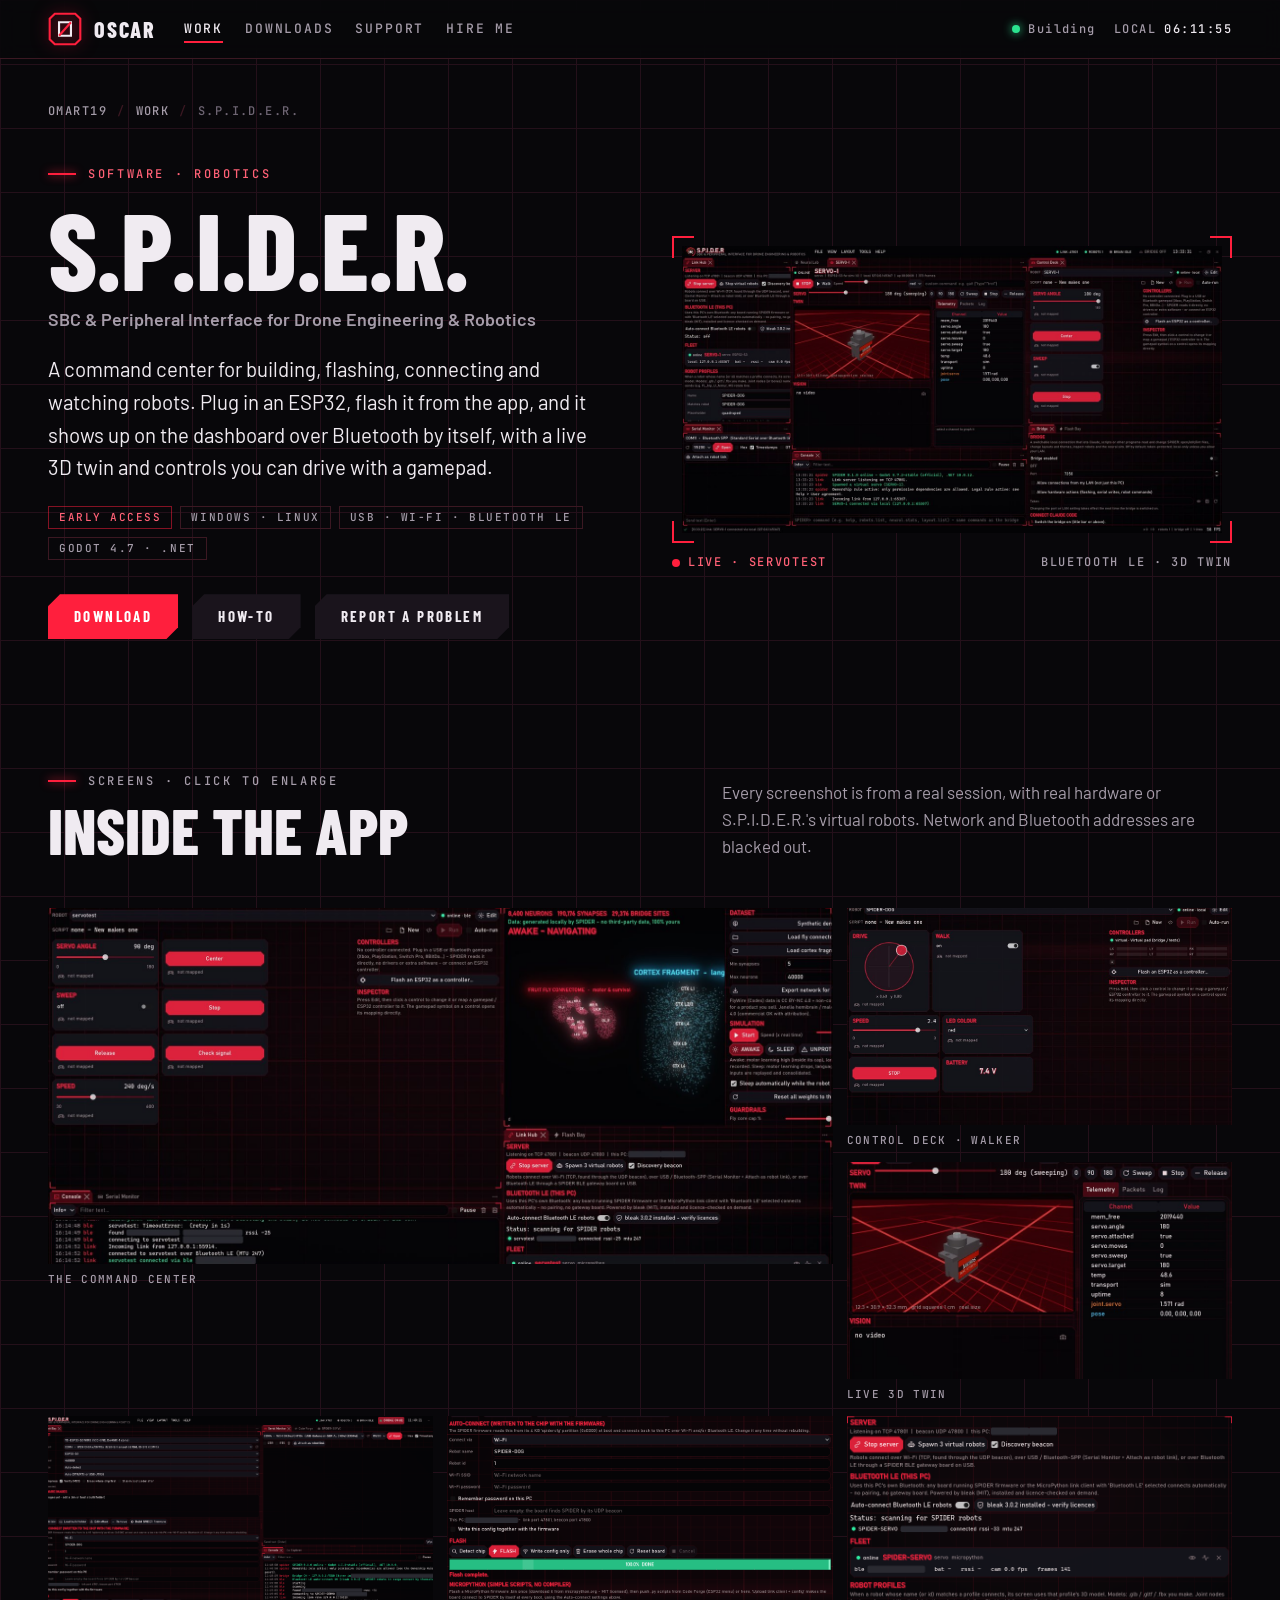
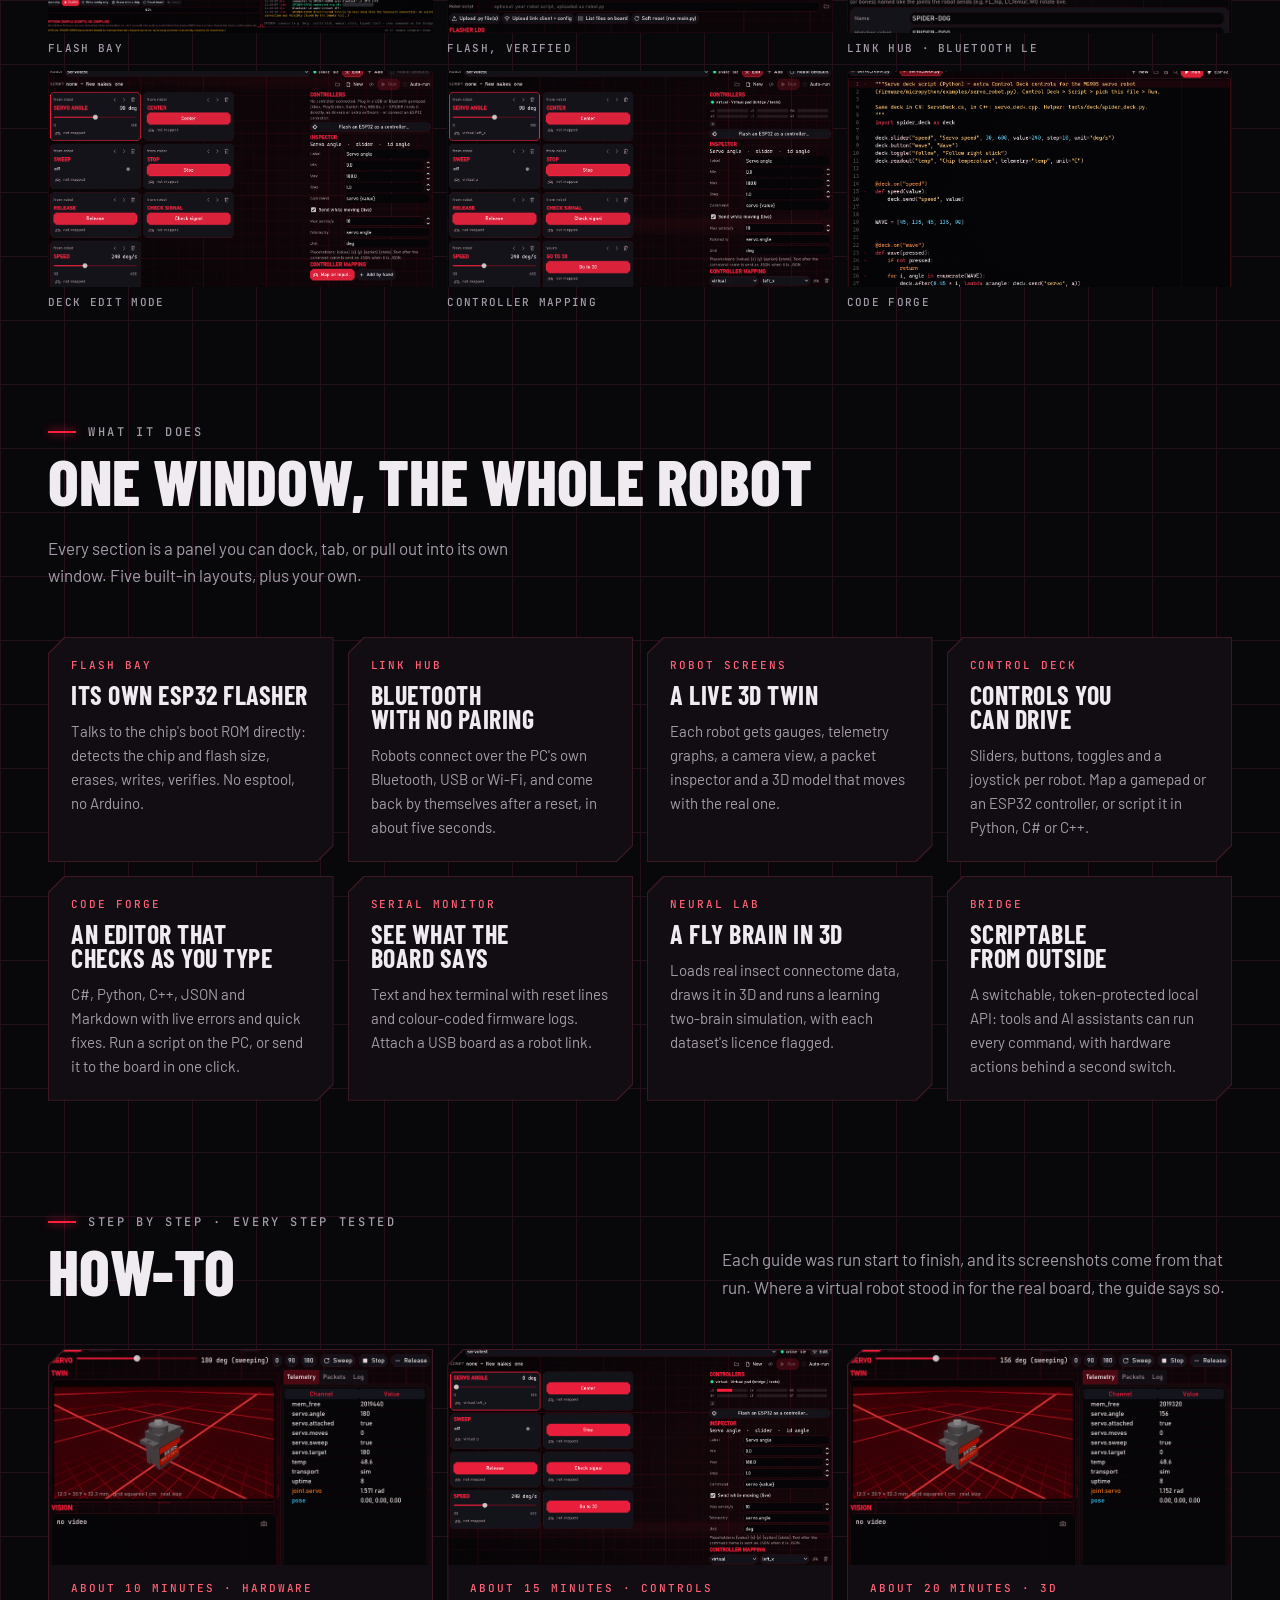
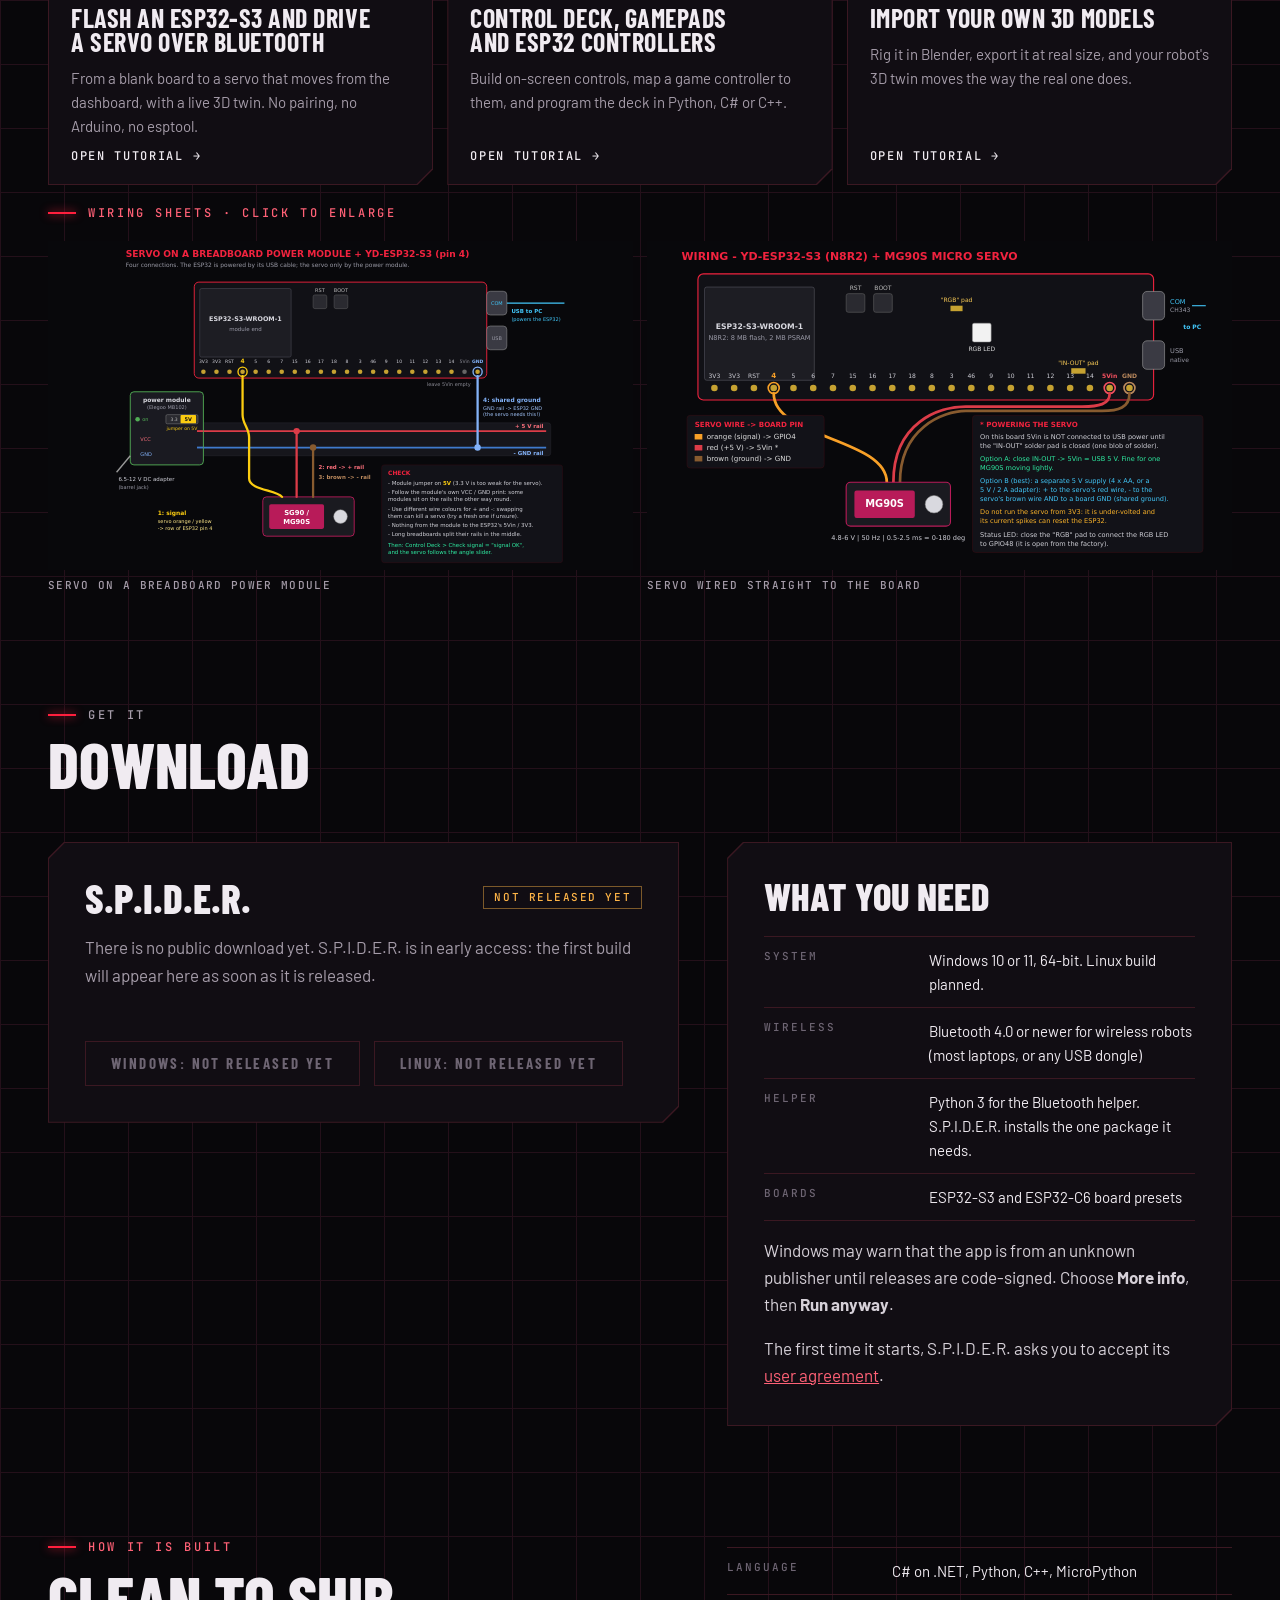
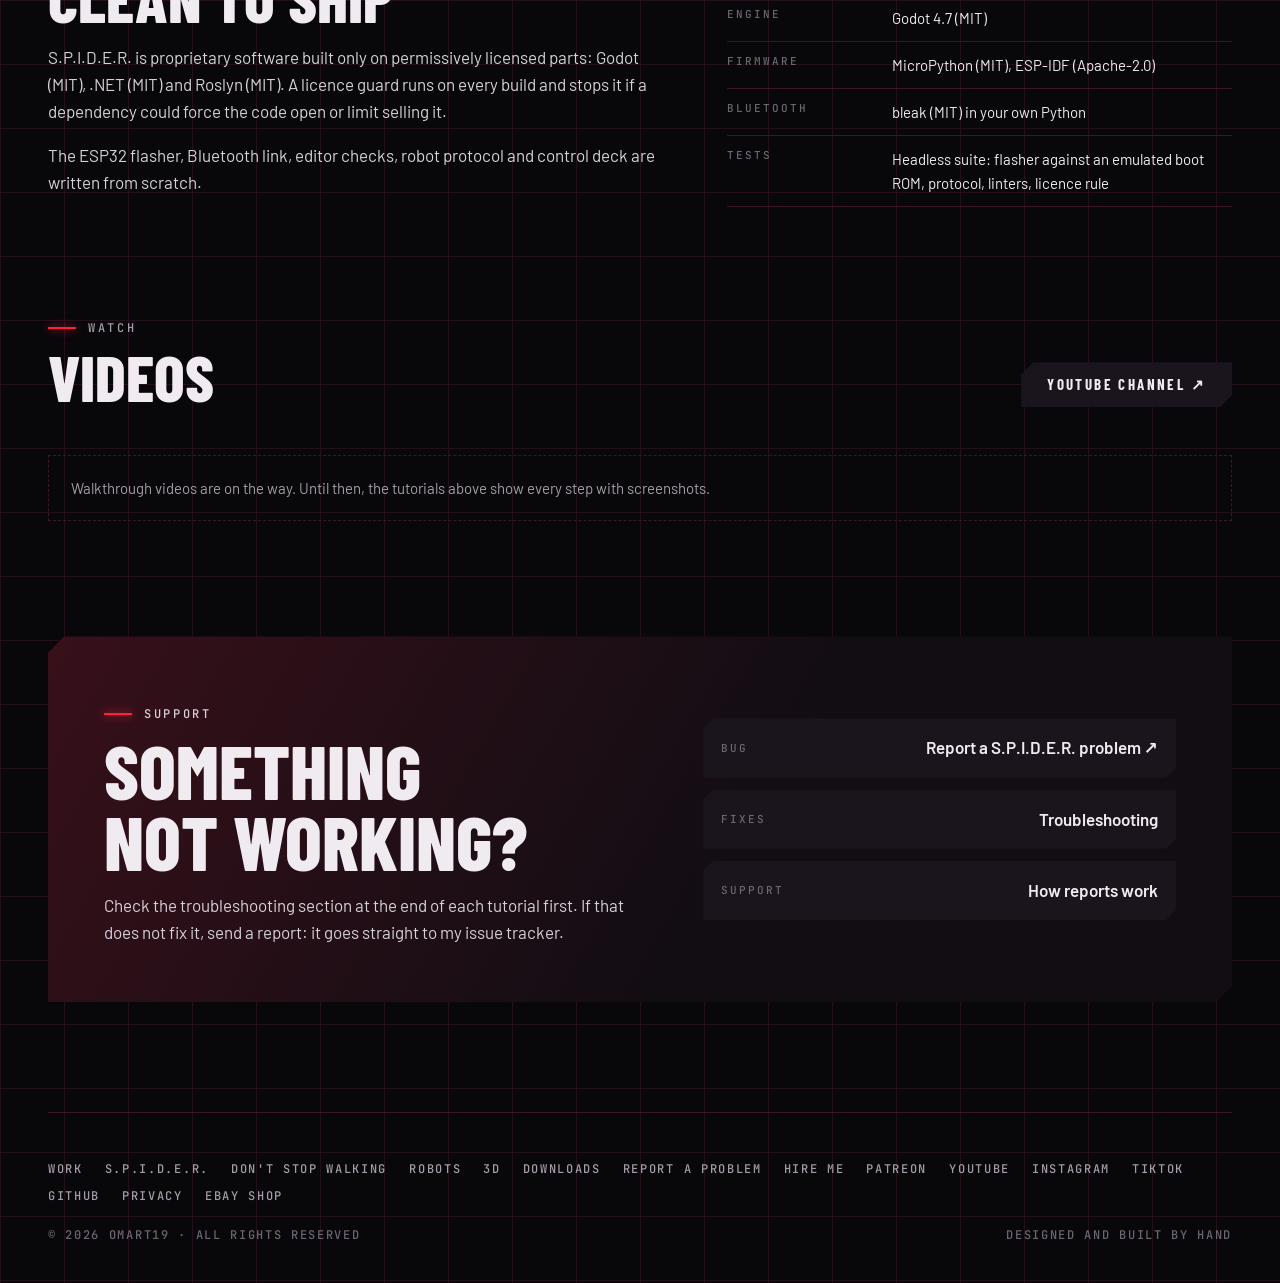
==== projects/spider.html @ f0ea126b "OMART19 website: portfolio, S.P.I.D.E.R., Don't Stop Walking, robots, 3D, how-to guides" ====
<!doctype html>
<html lang="en">
<head>
<!-- chrome:head -->
<meta charset="utf-8">
<meta name="viewport" content="width=device-width, initial-scale=1, viewport-fit=cover">
<link rel="icon" href="../assets/favicon.svg" type="image/svg+xml">
<link rel="preconnect" href="https://fonts.googleapis.com">
<link rel="preconnect" href="https://fonts.gstatic.com" crossorigin>
<link rel="stylesheet" href="https://fonts.googleapis.com/css2?family=Barlow+Condensed:wght@500;600;700;800&family=Barlow:wght@400;500;600&family=JetBrains+Mono:wght@400;500&display=swap">
<link rel="stylesheet" href="../assets/site.css">
<!-- /chrome:head -->
<title>S.P.I.D.E.R. · OMART19</title>
<meta name="description" content="S.P.I.D.E.R. is a command center for robots: it flashes ESP32 boards, connects them over Bluetooth with no pairing, gives each one a live 3D twin and a control deck.">
</head>
<body data-page="work">

<!-- chrome:bar -->
<header class="bar">
  <div class="wrap">
    <a class="brand" href="../index.html" aria-label="Oscar: home">
      <svg viewBox="0 0 40 40" aria-hidden="true"><path d="M8 2h24l6 6v24l-6 6H8l-6-6V8z" fill="none" stroke="#ff1f3d" stroke-width="2.5"/><path d="M13 12h14v16H13z" fill="none" stroke="#f0ebf1" stroke-width="2.5"/><path d="M27 12 13 28" stroke="#ff1f3d" stroke-width="2.5"/></svg>
      <b>OSCAR</b>
    </a>
    <nav class="nav" aria-label="Site">
      <a href="../index.html#work" data-nav="work" aria-current="page">Work</a>
      <a href="../downloads.html" data-nav="downloads">Downloads</a>
      <a href="../support.html" data-nav="support">Support</a>
      <a href="../hire.html" data-nav="hire">Hire me</a>
    </nav>
    <div class="status" aria-label="Status">
      <span class="led">Building</span>
      <span class="clock-wrap">LOCAL <span data-clock>--:--:--</span></span>
    </div>
  </div>
</header>
<!-- /chrome:bar -->

<main class="wrap">
  <nav class="crumbs" aria-label="Breadcrumb"><a href="../index.html">OMART19</a><span aria-hidden="true">/</span><a href="../index.html#work">Work</a><span aria-hidden="true">/</span><span>S.P.I.D.E.R.</span></nav>

  <header class="page-hero">
    <div>
      <p class="eyebrow">Software · robotics</p>
      <h1>S.P.I.D.E.R.<small>SBC &amp; Peripheral Interface for Drone Engineering &amp; Robotics</small></h1>
      <p class="lead">A command center for building, flashing, connecting and watching robots. Plug in an ESP32, flash it from the app, and it shows up on the dashboard over Bluetooth by itself, with a live 3D twin and controls you can drive with a gamepad.</p>
      <div class="facts">
        <span class="chip hot">Early access</span>
        <span class="chip">Windows · Linux</span>
        <span class="chip">USB · Wi-Fi · Bluetooth LE</span>
        <span class="chip">Godot 4.7 · .NET</span>
      </div>
      <div class="cta">
        <a class="btn primary" href="#download">Download</a>
        <a class="btn" href="#how-to">How-to</a>
        <a class="btn pending" data-report="spider-bug.yml" data-off="Reports open soon" data-on="Report a problem"><span data-label>Reports open soon</span></a>
      </div>
    </div>
    <figure class="feed">
      <div class="corners">
        <button class="shot screen" type="button" data-full="../assets/img/spider-robot.jpg" data-caption="A robot's screen: real-size 3D twin, telemetry, Control Deck, console">
          <img src="../assets/img/spider-robot.jpg" alt="S.P.I.D.E.R. robot screen: real-size 3D twin of an MG90S servo, telemetry table, Control Deck and console" width="1200" height="638">
        </button>
      </div>
      <figcaption><span class="rec">Live · servotest</span><span>Bluetooth LE · 3D twin</span></figcaption>
    </figure>
  </header>

  <!-- ===================================================== SCREENS -->
  <section class="sec tight" id="screens">
    <div class="sec-head small">
      <div>
        <p class="eyebrow">Screens · click to enlarge</p>
        <h2>Inside the app</h2>
      </div>
      <p>Every screenshot is from a real session, with real hardware or S.P.I.D.E.R.'s virtual robots. Network and Bluetooth addresses are blacked out.</p>
    </div>
    <div class="gallery">
      <figure class="wide">
        <button class="shot" type="button" data-full="../assets/img/spider-deck.jpg" data-caption="The command center: Control Deck, Neural Lab and Link Hub">
          <img src="../assets/img/spider-deck.jpg" alt="The full S.P.I.D.E.R. window with the Control Deck, neural lab and Bluetooth link hub" loading="lazy">
        </button>
        <figcaption>The command center</figcaption>
      </figure>
      <figure>
        <button class="shot" type="button" data-full="../assets/img/spider-virtual.jpg" data-caption="Control Deck for a walking robot: joystick, toggles, sliders">
          <img src="../assets/img/spider-virtual.jpg" alt="Control Deck with a joystick, walk toggle, speed slider, LED colour list and battery readout" loading="lazy">
        </button>
        <figcaption>Control Deck · walker</figcaption>
      </figure>
      <figure>
        <button class="shot" type="button" data-full="../assets/img/spider-twin.jpg" data-caption="The servo's 3D twin follows the real one">
          <img src="../assets/img/spider-twin.jpg" alt="A robot panel showing the MG90S servo's 3D twin at real size while it sweeps" loading="lazy">
        </button>
        <figcaption>Live 3D twin</figcaption>
      </figure>
      <figure>
        <button class="shot" type="button" data-full="../assets/tutorials/esp32-s3-servo-ble/01-spider-flash-bay-layout.png" data-caption="Flash Bay: the built-in ESP32 flasher next to the Serial Monitor">
          <img src="../assets/tutorials/esp32-s3-servo-ble/01-spider-flash-bay-layout.png" alt="The Flash Bay layout with the flasher, Serial Monitor and Console" loading="lazy">
        </button>
        <figcaption>Flash Bay</figcaption>
      </figure>
      <figure>
        <button class="shot" type="button" data-full="../assets/tutorials/esp32-s3-servo-ble/07-flash-done.png" data-caption="Firmware written and verified, no esptool needed">
          <img src="../assets/tutorials/esp32-s3-servo-ble/07-flash-done.png" alt="The flasher reporting a finished, verified write" loading="lazy">
        </button>
        <figcaption>Flash, verified</figcaption>
      </figure>
      <figure>
        <button class="shot" type="button" data-full="../assets/tutorials/esp32-s3-servo-ble/11-link-hub-bluetooth.png" data-caption="Link Hub: a robot connected over this PC's own Bluetooth">
          <img src="../assets/tutorials/esp32-s3-servo-ble/11-link-hub-bluetooth.png" alt="Link Hub with Bluetooth LE auto-connect on and a robot connected" loading="lazy">
        </button>
        <figcaption>Link Hub · Bluetooth LE</figcaption>
      </figure>
      <figure>
        <button class="shot" type="button" data-full="../assets/tutorials/control-deck-and-controllers/04-edit-mode-inspector.png" data-caption="Edit mode: change any control, its command and its range">
          <img src="../assets/tutorials/control-deck-and-controllers/04-edit-mode-inspector.png" alt="The Control Deck in edit mode with the control inspector open" loading="lazy">
        </button>
        <figcaption>Deck edit mode</figcaption>
      </figure>
      <figure>
        <button class="shot" type="button" data-full="../assets/tutorials/control-deck-and-controllers/07-mapped.png" data-caption="A game controller stick mapped to the servo slider">
          <img src="../assets/tutorials/control-deck-and-controllers/07-mapped.png" alt="A controller input mapped to a deck control" loading="lazy">
        </button>
        <figcaption>Controller mapping</figcaption>
      </figure>
      <figure>
        <button class="shot" type="button" data-full="../assets/tutorials/control-deck-and-controllers/10-script-in-code-forge.png" data-caption="Code Forge: a deck script with live error checking">
          <img src="../assets/tutorials/control-deck-and-controllers/10-script-in-code-forge.png" alt="Code Forge editing a deck script" loading="lazy">
        </button>
        <figcaption>Code Forge</figcaption>
      </figure>
    </div>
  </section>

  <!-- ===================================================== FEATURES -->
  <section class="sec" id="features">
    <div class="sec-head small">
      <div>
        <p class="eyebrow">What it does</p>
        <h2>One window, the whole robot</h2>
      </div>
      <p>Every section is a panel you can dock, tab, or pull out into its own window. Five built-in layouts, plus your own.</p>
    </div>
    <div class="cards">
      <article class="card edge chamfer"><div class="inner chamfer">
        <p class="label">Flash Bay</p>
        <h3>Its own ESP32 flasher</h3>
        <p>Talks to the chip's boot ROM directly: detects the chip and flash size, erases, writes, verifies. No esptool, no Arduino.</p>
      </div></article>
      <article class="card edge chamfer"><div class="inner chamfer">
        <p class="label">Link Hub</p>
        <h3>Bluetooth with no pairing</h3>
        <p>Robots connect over the PC's own Bluetooth, USB or Wi-Fi, and come back by themselves after a reset, in about five seconds.</p>
      </div></article>
      <article class="card edge chamfer"><div class="inner chamfer">
        <p class="label">Robot screens</p>
        <h3>A live 3D twin</h3>
        <p>Each robot gets gauges, telemetry graphs, a camera view, a packet inspector and a 3D model that moves with the real one.</p>
      </div></article>
      <article class="card edge chamfer"><div class="inner chamfer">
        <p class="label">Control Deck</p>
        <h3>Controls you can drive</h3>
        <p>Sliders, buttons, toggles and a joystick per robot. Map a gamepad or an ESP32 controller, or script it in Python, C# or C++.</p>
      </div></article>
      <article class="card edge chamfer"><div class="inner chamfer">
        <p class="label">Code Forge</p>
        <h3>An editor that checks as you type</h3>
        <p>C#, Python, C++, JSON and Markdown with live errors and quick fixes. Run a script on the PC, or send it to the board in one click.</p>
      </div></article>
      <article class="card edge chamfer"><div class="inner chamfer">
        <p class="label">Serial Monitor</p>
        <h3>See what the board says</h3>
        <p>Text and hex terminal with reset lines and colour-coded firmware logs. Attach a USB board as a robot link.</p>
      </div></article>
      <article class="card edge chamfer"><div class="inner chamfer">
        <p class="label">Neural Lab</p>
        <h3>A fly brain in 3D</h3>
        <p>Loads real insect connectome data, draws it in 3D and runs a learning two-brain simulation, with each dataset's licence flagged.</p>
      </div></article>
      <article class="card edge chamfer"><div class="inner chamfer">
        <p class="label">Bridge</p>
        <h3>Scriptable from outside</h3>
        <p>A switchable, token-protected local API: tools and AI assistants can run every command, with hardware actions behind a second switch.</p>
      </div></article>
    </div>
  </section>

  <!-- ===================================================== TUTORIALS -->
  <section class="sec" id="how-to">
    <div class="sec-head small">
      <div>
        <p class="eyebrow">Step by step · every step tested</p>
        <h2>How-to</h2>
      </div>
      <p>Each guide was run start to finish, and its screenshots come from that run. Where a virtual robot stood in for the real board, the guide says so.</p>
    </div>
    <div class="cards three">
      <a class="card edge chamfer" href="../tutorials/esp32-s3-servo-ble.html"><div class="inner chamfer">
        <div class="pic"><img src="../assets/tutorials/esp32-s3-servo-ble/13-robot-panel-sweep.png" alt="A servo sweeping in the robot panel" loading="lazy"></div>
        <p class="label">About 10 minutes · hardware</p>
        <h3>Flash an ESP32-S3 and drive a servo over Bluetooth</h3>
        <p>From a blank board to a servo that moves from the dashboard, with a live 3D twin. No pairing, no Arduino, no esptool.</p>
        <span class="go">Open tutorial →</span>
      </div></a>
      <a class="card edge chamfer" href="../tutorials/control-deck-and-controllers.html"><div class="inner chamfer">
        <div class="pic"><img src="../assets/tutorials/control-deck-and-controllers/08-stick-drives-servo.png" alt="A controller stick driving the servo" loading="lazy"></div>
        <p class="label">About 15 minutes · controls</p>
        <h3>Control Deck, gamepads and ESP32 controllers</h3>
        <p>Build on-screen controls, map a game controller to them, and program the deck in Python, C# or C++.</p>
        <span class="go">Open tutorial →</span>
      </div></a>
      <a class="card edge chamfer" href="../tutorials/import-3d-models.html"><div class="inner chamfer">
        <div class="pic"><img src="../assets/tutorials/import-3d-models/03-robot-screen-own-model.png" alt="Your own servo model in the robot screen's 3D twin" loading="lazy"></div>
        <p class="label">About 20 minutes · 3D</p>
        <h3>Import your own 3D models</h3>
        <p>Rig it in Blender, export it at real size, and your robot's 3D twin moves the way the real one does.</p>
        <span class="go">Open tutorial →</span>
      </div></a>
    </div>
    <p class="eyebrow gap-top">Wiring sheets · click to enlarge</p>
    <div class="gallery two gap-top">
      <figure>
        <button class="shot contain" type="button" data-full="../assets/img/build-wiring.svg" data-caption="Servo on a breadboard power module: signal from ESP32-S3 pin 4, power from the module, shared ground">
          <img src="../assets/img/build-wiring.svg" alt="Wiring diagram: ESP32-S3 pin 4 to the servo signal, power module rails to servo power, shared ground" loading="lazy">
        </button>
        <figcaption>Servo on a breadboard power module</figcaption>
      </figure>
      <figure>
        <button class="shot contain" type="button" data-full="../assets/tutorials/hardware/wiring-esp32-s3-mg90s.svg" data-caption="Servo wired straight to the ESP32-S3">
          <img src="../assets/tutorials/hardware/wiring-esp32-s3-mg90s.svg" alt="Wiring diagram: the servo wired straight to the ESP32-S3" loading="lazy">
        </button>
        <figcaption>Servo wired straight to the board</figcaption>
      </figure>
    </div>
  </section>

  <!-- ===================================================== DOWNLOAD -->
  <section class="sec" id="download">
    <div class="sec-head small">
      <div>
        <p class="eyebrow">Get it</p>
        <h2>Download</h2>
      </div>
    </div>
    <div class="split">
      <div class="dl edge chamfer" data-download="spider" data-none="There is no public download yet. S.P.I.D.E.R. is in early access: the first build will appear here as soon as it is released.">
        <div class="inner chamfer">
          <div class="dl-top"><h3>S.P.I.D.E.R.</h3><span class="chip" data-dl-chip>Checking</span></div>
          <div class="dl-meta" data-dl-meta hidden><span>Version <b data-dl-version></b></span><span>Released <b data-dl-date></b></span></div>
          <p class="dl-msg" data-dl-msg>Looking for the latest release...</p>
          <div class="cta">
            <a class="btn primary pending" data-dl-file="windows-x86_64" data-off="Windows: not released yet"><span data-label>Windows: not released yet</span></a>
            <a class="btn pending" data-dl-file="linux-x86_64" data-off="Linux: not released yet"><span data-label>Linux: not released yet</span></a>
          </div>
          <details class="dl-hashes" data-dl-hashes hidden>
            <summary>Check a download by hand (SHA-256)</summary>
            <dl data-dl-hashlist></dl>
          </details>
          <pre class="dl-notes" data-dl-notes hidden></pre>
        </div>
      </div>
      <div class="panel edge chamfer"><div class="inner chamfer">
        <h3>What you need</h3>
        <dl class="spec">
          <div><dt>System</dt><dd>Windows 10 or 11, 64-bit. Linux build planned.</dd></div>
          <div><dt>Wireless</dt><dd>Bluetooth 4.0 or newer for wireless robots (most laptops, or any USB dongle)</dd></div>
          <div><dt>Helper</dt><dd>Python 3 for the Bluetooth helper. S.P.I.D.E.R. installs the one package it needs.</dd></div>
          <div><dt>Boards</dt><dd>ESP32-S3 and ESP32-C6 board presets</dd></div>
        </dl>
        <p>Windows may warn that the app is from an unknown publisher until releases are code-signed. Choose <strong>More info</strong>, then <strong>Run anyway</strong>.</p>
        <p>The first time it starts, S.P.I.D.E.R. asks you to accept its <a href="../spider/USER_AGREEMENT.txt">user agreement</a>.</p>
      </div></div>
    </div>
  </section>

  <!-- ===================================================== OWNERSHIP -->
  <section class="sec" id="built">
    <div class="split">
      <div class="copy">
        <p class="eyebrow">How it is built</p>
        <h2>Clean to ship</h2>
        <p>S.P.I.D.E.R. is proprietary software built only on permissively licensed parts: Godot (MIT), .NET (MIT) and Roslyn (MIT). A licence guard runs on every build and stops it if a dependency could force the code open or limit selling it.</p>
        <p>The ESP32 flasher, Bluetooth link, editor checks, robot protocol and control deck are written from scratch.</p>
      </div>
      <dl class="spec">
        <div><dt>Language</dt><dd>C# on .NET, Python, C++, MicroPython</dd></div>
        <div><dt>Engine</dt><dd>Godot 4.7 (MIT)</dd></div>
        <div><dt>Firmware</dt><dd>MicroPython (MIT), ESP-IDF (Apache-2.0)</dd></div>
        <div><dt>Bluetooth</dt><dd>bleak (MIT) in your own Python</dd></div>
        <div><dt>Tests</dt><dd>Headless suite: flasher against an emulated boot ROM, protocol, linters, licence rule</dd></div>
      </dl>
    </div>
  </section>

  <!-- ===================================================== VIDEOS -->
  <section class="sec" id="videos">
    <div class="sec-head small">
      <div>
        <p class="eyebrow">Watch</p>
        <h2>Videos</h2>
      </div>
      <a class="btn pending" data-link="youtube" data-off="YouTube channel" data-on="YouTube channel ↗"><span data-label>YouTube channel</span></a>
    </div>
    <div class="vlist" data-videos="spider">
      <p class="empty">Walkthrough videos are on the way. Until then, the tutorials above show every step with screenshots.</p>
    </div>
  </section>

  <!-- ===================================================== HELP -->
  <section class="sec" id="help">
    <div class="contact edge chamfer">
      <div>
        <p class="eyebrow">Support</p>
        <h2>Something not working?</h2>
        <p>Check the troubleshooting section at the end of each tutorial first. If that does not fix it, send a report: it goes straight to my issue tracker.</p>
      </div>
      <div class="links">
        <a class="link pending" data-report="spider-bug.yml" data-off="opens with the first release" data-on="Report a S.P.I.D.E.R. problem ↗"><span>Bug</span><b data-label>opens with the first release</b></a>
        <a class="link" href="../tutorials/esp32-s3-servo-ble.html#troubleshooting"><span>Fixes</span><b>Troubleshooting</b></a>
        <a class="link" href="../support.html"><span>Support</span><b>How reports work</b></a>
      </div>
    </div>
  </section>
</main>

<!-- chrome:foot -->
<footer class="foot wrap">
  <nav aria-label="Footer">
    <a href="../index.html#work">Work</a>
    <a href="../projects/spider.html">S.P.I.D.E.R.</a>
    <a href="../projects/dont-stop-walking.html">Don't Stop Walking</a>
    <a href="../projects/robots.html">Robots</a>
    <a href="../projects/3d.html">3D</a>
    <a href="../downloads.html">Downloads</a>
    <a href="../support.html">Report a problem</a>
    <a href="../hire.html">Hire me</a>
    <a class="pending" data-link="patreon">Patreon</a>
    <a class="pending" data-link="youtube">YouTube</a>
    <a class="pending" data-link="instagram">Instagram</a>
    <a class="pending" data-link="tiktok">TikTok</a>
    <a data-link="github" href="https://github.com/Omart19">GitHub</a>
    <a href="../privacy.html">Privacy</a>
    <a class="pending" data-link="ebay">eBay shop</a>
  </nav>
  <div class="legal">
    <span>© <span data-year>2026</span> OMART19 · all rights reserved</span>
    <span>Designed and built by hand</span>
  </div>
</footer>

<dialog id="viewer" aria-label="Screenshot">
  <img id="viewer-img" alt="">
  <p id="viewer-cap"></p>
</dialog>
<script src="../assets/config.js"></script>
<script src="../assets/site.js"></script>
<!-- /chrome:foot -->
</body>
</html>
---- assets/site.css ----
/* OMART19 - one stylesheet for every page.
   Layout: a HUD command screen - a status bar, huge condensed headlines, chamfered panels with corner brackets,
   mono spec readouts. One dark look on purpose (SPIDER's black and red). */
:root {
  --bg: #08070a;          /* near-black, faint red bias */
  --panel: #110d13;
  --panel-hi: #1a141c;
  --grid: #24101a;        /* HUD grid */
  --line: #3b1822;        /* panel edges */
  --fg: #f0ebf1;
  --soft: #d6d0d8;        /* body copy on panels */
  --dim: #a59ca9;
  --faint: #6e6573;
  --accent: #ff1f3d;      /* SPIDER red */
  --accent-hot: #ff6176;
  --ok: #2be38f;
  --warn: #ffb547;
  --display: "Barlow Condensed", "Bahnschrift Condensed", "Arial Narrow", sans-serif;
  --body: "Barlow", "Bahnschrift", "Segoe UI", system-ui, sans-serif;
  --mono: "JetBrains Mono", "Cascadia Mono", Consolas, monospace;
  --cut: 16px;            /* chamfered corners */
  --gutter: clamp(16px, 4vw, 48px);
  color-scheme: dark;
}

* { box-sizing: border-box; }
[hidden] { display: none !important; }
html { scroll-behavior: smooth; }
body {
  margin: 0;
  padding-inline: var(--gutter);
  background-color: var(--bg);
  background-image:
    radial-gradient(1200px 520px at 78% -8%, rgba(255, 31, 61, .18), transparent 70%),
    linear-gradient(var(--grid) 1px, transparent 1px),
    linear-gradient(90deg, var(--grid) 1px, transparent 1px);
  background-size: 100% 100%, 64px 64px, 64px 64px;
  color: var(--fg);
  font: 400 17px/1.6 var(--body);
  -webkit-font-smoothing: antialiased;
}
img, video { max-width: 100%; display: block; }
a { color: inherit; }
:focus-visible { outline: 2px solid var(--accent); outline-offset: 3px; }
h1, h2, h3 { font-family: var(--display); text-transform: uppercase; margin: 0; text-wrap: balance; line-height: .92; }
p { margin: 0; }
.wrap { max-width: 1240px; margin-inline: auto; }
.mono { font-family: var(--mono); }
.eyebrow {
  font: 500 12px/1 var(--mono); letter-spacing: .22em; text-transform: uppercase; color: var(--accent-hot);
  display: flex; align-items: center; gap: 12px;
}
.eyebrow::before { content: ""; width: 28px; height: 2px; background: var(--accent); box-shadow: 0 0 10px var(--accent); }

/* ---------- status bar (like SPIDER's title bar) */
.bar {
  position: sticky; top: env(safe-area-inset-top, 0px); z-index: 10;
  margin-inline: calc(-1 * var(--gutter)); padding: 12px var(--gutter);
  background: rgba(8, 7, 10, .86); backdrop-filter: blur(10px);
  border-bottom: 1px solid var(--line);
}
.bar .wrap { display: flex; align-items: center; gap: 28px; flex-wrap: wrap; }
.brand { display: flex; align-items: center; gap: 12px; text-decoration: none; }
.brand svg { width: 34px; height: 34px; filter: drop-shadow(0 0 8px rgba(255, 31, 61, .55)); }
.brand b { font: 800 22px/1 var(--display); letter-spacing: .08em; }
.nav { display: flex; gap: 22px; flex-wrap: wrap; flex: 1; }
.nav a { font: 500 13px/1 var(--mono); letter-spacing: .14em; text-transform: uppercase; color: var(--dim); text-decoration: none; padding-block: 6px; border-bottom: 2px solid transparent; }
.nav a:hover { color: var(--fg); }
.nav a[aria-current="page"] { color: var(--fg); border-bottom-color: var(--accent); }
.status { display: flex; gap: 18px; font: 500 12px/1 var(--mono); letter-spacing: .12em; color: var(--dim); }
.led { display: inline-flex; align-items: center; gap: 8px; }
.led::before { content: ""; width: 8px; height: 8px; border-radius: 50%; background: var(--ok); box-shadow: 0 0 10px var(--ok); }
[data-clock] { color: var(--fg); font-variant-numeric: tabular-nums; }

/* ---------- shapes */
.chamfer { clip-path: polygon(var(--cut) 0, 100% 0, 100% calc(100% - var(--cut)), calc(100% - var(--cut)) 100%, 0 100%, 0 var(--cut)); }
.edge { background: var(--line); padding: 1px; }               /* 1px chamfered border: outer = border colour */
.edge > .inner { background: var(--panel); height: 100%; }
.corners {                                                      /* HUD corner brackets */
  --c: var(--accent);
  background:
    linear-gradient(var(--c), var(--c)) top left / 22px 2px no-repeat,
    linear-gradient(var(--c), var(--c)) top left / 2px 22px no-repeat,
    linear-gradient(var(--c), var(--c)) top right / 22px 2px no-repeat,
    linear-gradient(var(--c), var(--c)) top right / 2px 22px no-repeat,
    linear-gradient(var(--c), var(--c)) bottom left / 22px 2px no-repeat,
    linear-gradient(var(--c), var(--c)) bottom left / 2px 22px no-repeat,
    linear-gradient(var(--c), var(--c)) bottom right / 22px 2px no-repeat,
    linear-gradient(var(--c), var(--c)) bottom right / 2px 22px no-repeat;
  padding: 10px;
}
.btn {
  display: inline-flex; align-items: center; gap: 10px; padding: 15px 26px;
  font: 700 15px/1 var(--display); letter-spacing: .16em; text-transform: uppercase; text-decoration: none;
  color: var(--fg); background: var(--panel-hi); border: 0; cursor: pointer;
  clip-path: polygon(12px 0, 100% 0, 100% calc(100% - 12px), calc(100% - 12px) 100%, 0 100%, 0 12px);
  transition: background .2s, color .2s, box-shadow .2s;
}
.btn:hover { background: #241a26; }
.btn.primary { background: var(--accent); color: #fff; box-shadow: 0 0 28px rgba(255, 31, 61, .45); }
.btn.primary:hover { background: var(--accent-hot); }
.btn .arrow { font-family: var(--mono); font-weight: 500; }
/* a link that is not live yet (no URL in config.js) */
.btn.pending, .btn.pending:hover { background: transparent; color: var(--faint); box-shadow: inset 0 0 0 1px var(--line); cursor: default; clip-path: none; }
.chip {
  display: inline-block; padding: 5px 10px; font: 500 11px/1 var(--mono); letter-spacing: .14em; text-transform: uppercase;
  border: 1px solid var(--line); color: var(--dim); white-space: nowrap;
}
.chip.live { color: var(--ok); border-color: rgba(43, 227, 143, .4); }
.chip.hot { color: var(--accent-hot); border-color: rgba(255, 31, 61, .5); }
.chip.warn { color: var(--warn); border-color: rgba(255, 181, 71, .45); }
.cta { display: flex; gap: 14px; flex-wrap: wrap; margin-top: 34px; }

/* ---------- home hero */
.hero { display: grid; grid-template-columns: minmax(0, 1fr) minmax(0, 1.05fr); gap: clamp(32px, 5vw, 72px); align-items: center; padding-block: clamp(48px, 9vw, 120px) clamp(40px, 6vw, 80px); }
.hero h1 { font-size: clamp(76px, 11.5vw, 176px); font-weight: 800; letter-spacing: -.01em; margin-block: 22px 26px; }
.hero h1 span, .page-hero h1 span { color: var(--accent); text-shadow: 0 0 34px rgba(255, 31, 61, .55); }
.lead { font-size: clamp(18px, 1.6vw, 21px); max-width: 34em; }
.lead + .lead { margin-top: 12px; }
.lead.dim { color: var(--dim); }

.feed { margin: 0; position: relative; }
.feed .screen { aspect-ratio: 16 / 8.5; }
.feed .screen img { object-position: left top; opacity: .96; }
.feed .screen::after {                      /* the scan: one red line sweeping the feed */
  content: ""; position: absolute; inset: 0;
  background: linear-gradient(180deg, transparent 0%, rgba(255, 31, 61, .0) 44%, rgba(255, 31, 61, .32) 50%, rgba(255, 31, 61, 0) 56%, transparent 100%);
  background-size: 100% 260%; animation: scan 5.5s linear infinite; mix-blend-mode: screen; pointer-events: none;
}
@keyframes scan { from { background-position: 0 100%; } to { background-position: 0 0%; } }
.feed figcaption { display: flex; justify-content: space-between; gap: 12px; margin-top: 12px; font: 500 12px/1.3 var(--mono); letter-spacing: .14em; text-transform: uppercase; color: var(--dim); }
.rec { color: var(--accent-hot); display: inline-flex; align-items: center; gap: 8px; }
.rec::before { content: ""; width: 8px; height: 8px; border-radius: 50%; background: var(--accent); animation: blink 1.4s steps(2, start) infinite; }
@keyframes blink { to { visibility: hidden; } }

.stack { display: flex; flex-wrap: wrap; gap: 8px 22px; padding-block: 22px; border-block: 1px solid var(--line); font: 500 13px/1.4 var(--mono); letter-spacing: .14em; text-transform: uppercase; color: var(--dim); }
.stack span:nth-child(3n+1) { color: var(--fg); }

/* ---------- inner page hero */
.crumbs { display: flex; flex-wrap: wrap; gap: 6px 10px; padding-top: clamp(28px, 4vw, 44px); font: 500 12px/1.4 var(--mono); letter-spacing: .12em; text-transform: uppercase; color: var(--faint); }
.crumbs a { color: var(--dim); text-decoration: none; }
.crumbs a:hover { color: var(--fg); }
.crumbs span[aria-hidden] { color: var(--line); }
.page-hero { display: grid; grid-template-columns: minmax(0, 1fr) minmax(0, 1fr); gap: clamp(28px, 5vw, 64px); align-items: center; padding-block: clamp(24px, 4vw, 48px) clamp(32px, 5vw, 64px); }
.page-hero.solo { grid-template-columns: minmax(0, 1fr); }
.page-hero h1 { font-size: clamp(60px, 8.5vw, 132px); font-weight: 800; letter-spacing: -.01em; margin-block: 18px 22px; }
.page-hero h1 small { display: block; margin-top: 10px; font: 600 clamp(15px, 1.4vw, 19px)/1.3 var(--body); text-transform: none; letter-spacing: 0; color: var(--dim); }
.facts { display: flex; flex-wrap: wrap; gap: 8px; margin-top: 22px; }

/* ---------- sections */
section { scroll-margin-top: 80px; }
.sec { padding-block: clamp(64px, 9vw, 120px) 0; }
.sec.tight { padding-block-start: clamp(40px, 6vw, 72px); }
.sec-head { display: flex; justify-content: space-between; align-items: end; gap: 24px; flex-wrap: wrap; margin-bottom: clamp(28px, 4vw, 48px); }
.sec-head h2 { font-size: clamp(48px, 7vw, 96px); font-weight: 800; margin-top: 14px; }
.sec-head.small h2 { font-size: clamp(38px, 5vw, 64px); }
.sec-head p { color: var(--dim); max-width: 30em; }

/* ---------- dossiers (home) */
.dossiers { display: grid; gap: clamp(28px, 4vw, 44px); }
.dossier { display: grid; grid-template-columns: minmax(0, 1.35fr) minmax(0, 1fr); }
.dossier:nth-child(even) .media { order: 2; }
.dossier .inner { display: grid; grid-template-columns: inherit; grid-column: 1 / -1; }
.media { padding: clamp(14px, 2vw, 22px); display: grid; gap: 10px; align-content: start; align-self: start; min-width: 0; }
/* the frame owns the 16:9 shape; the picture fills it (images sized by grids ignore their own ratio) */
.shot { padding: 0; border: 0; background: #000; cursor: zoom-in; display: block; width: 100%; max-width: 100%; position: relative; overflow: hidden; aspect-ratio: 16 / 9; }
.shot img { position: absolute; inset: 0; width: 100%; height: 100%; object-fit: cover; transition: transform .5s, filter .3s; filter: saturate(.92); }
.shot:hover img { transform: scale(1.025); filter: saturate(1.05); }
.shot.contain img { object-fit: contain; background: #08080b; }
.thumbs { display: grid; grid-template-columns: repeat(3, minmax(0, 1fr)); gap: 10px; }
.thumbs .shot { aspect-ratio: 16 / 10; }
.info { padding: clamp(20px, 3vw, 40px); display: flex; flex-direction: column; gap: 18px; min-width: 0; }
.info h3 { font-size: clamp(40px, 4.6vw, 64px); font-weight: 800; }
.info h3 a { text-decoration: none; }
.info h3 a:hover { color: var(--accent-hot); }
.info .tag { font: 500 12px/1 var(--mono); letter-spacing: .2em; text-transform: uppercase; color: var(--accent-hot); }
.info p { color: var(--soft); }
.info .btn { align-self: flex-start; margin-top: 4px; }
.spec { margin: 6px 0 0; display: grid; border-top: 1px solid var(--line); }
.spec div { display: grid; grid-template-columns: 9em minmax(0, 1fr); gap: 12px; padding-block: 11px; border-bottom: 1px solid var(--line); }
.spec dt { font: 500 11px/1.6 var(--mono); letter-spacing: .18em; text-transform: uppercase; color: var(--faint); }
.spec dd { margin: 0; font-size: 15px; }

/* ---------- galleries */
.gallery { display: grid; grid-template-columns: repeat(3, minmax(0, 1fr)); gap: 14px; }
.gallery figure { margin: 0; display: grid; gap: 8px; min-width: 0; }
.gallery figure.wide { grid-column: span 2; grid-row: span 2; }
.gallery figure.wide .shot { aspect-ratio: auto; height: 100%; min-height: 240px; }
.gallery figcaption { font: 500 11px/1.4 var(--mono); letter-spacing: .12em; text-transform: uppercase; color: var(--dim); }

/* ---------- card grids (tools, features, guides) */
.tools, .cards { display: grid; grid-template-columns: repeat(4, minmax(0, 1fr)); gap: 14px; }
.cards.three { grid-template-columns: repeat(3, minmax(0, 1fr)); }
.cards.two { grid-template-columns: repeat(2, minmax(0, 1fr)); }
.tool .inner, .card .inner { padding: 22px; display: flex; flex-direction: column; gap: 12px; }
.tool h3, .card h3 { font-size: 26px; font-weight: 700; letter-spacing: .02em; }
.tool p, .card p { color: var(--dim); font-size: 15px; }
.tool .chip, .card .chip { align-self: flex-start; margin-top: auto; }
.card .label { font: 500 11px/1 var(--mono); letter-spacing: .18em; text-transform: uppercase; color: var(--accent-hot); }
a.card { text-decoration: none; display: block; }
a.card:hover .inner { background: var(--panel-hi); }
a.card:hover h3 { color: var(--accent-hot); }
.card .pic { margin: -22px -22px 6px; aspect-ratio: 16 / 9; overflow: hidden; background: #000; }
.card .pic img { width: 100%; height: 100%; object-fit: cover; }
.card .go { margin-top: auto; font: 500 12px/1 var(--mono); letter-spacing: .14em; text-transform: uppercase; color: var(--fg); }

/* ---------- skills */
.skills { display: grid; grid-template-columns: repeat(3, minmax(0, 1fr)); gap: 14px; }
.skill .inner { padding: 26px 26px 30px; }
.skill h3 { font-size: 34px; font-weight: 800; display: flex; justify-content: space-between; align-items: baseline; }
.skill h3 small { font: 500 11px/1 var(--mono); letter-spacing: .18em; color: var(--accent-hot); }
.ticks { list-style: none; padding: 0; margin: 18px 0 0; display: grid; gap: 10px; }
.ticks li { display: flex; gap: 12px; align-items: baseline; color: var(--soft); }
.ticks li::before { content: ""; flex: none; width: 10px; height: 2px; background: var(--accent); transform: translateY(-4px); }

/* ---------- process */
.steps { display: grid; grid-template-columns: repeat(4, minmax(0, 1fr)); gap: 0; border-top: 2px solid var(--accent); }
.step { padding: 26px 22px 6px 0; border-right: 1px solid var(--line); margin-right: 22px; }
.step:last-child { border-right: 0; margin-right: 0; }
.step b { display: block; font: 800 64px/1 var(--display); color: var(--accent); text-shadow: 0 0 22px rgba(255, 31, 61, .45); }
.step h3 { font-size: 30px; font-weight: 700; margin-block: 10px 10px; }
.step p { color: var(--dim); font-size: 15px; max-width: 22em; }

/* ---------- where to get it (rows) */
.get { display: grid; border-top: 1px solid var(--line); }
.get-row { display: grid; grid-template-columns: minmax(0, 1.2fr) minmax(0, 1.2fr) auto minmax(0, 1fr); gap: 20px; align-items: center; padding-block: 22px; border-bottom: 1px solid var(--line); }
.get-row h3 { font-size: 32px; font-weight: 700; }
.get-row h3 a { text-decoration: none; }
.get-row h3 a:hover { color: var(--accent-hot); }
.get-row .what { color: var(--dim); font-size: 15px; }
.get-row .how { font: 500 13px/1.4 var(--mono); letter-spacing: .06em; text-align: right; }
.get-row .how a { color: var(--accent-hot); text-decoration: none; border-bottom: 1px solid currentColor; }
.get-row .how .off { color: var(--faint); }

/* ---------- split panels (two columns of content) */
.split { display: grid; grid-template-columns: minmax(0, 1.25fr) minmax(0, 1fr); gap: clamp(24px, 4vw, 48px); align-items: start; }
.panel .inner { padding: clamp(20px, 3vw, 36px); display: grid; gap: 16px; align-content: start; }
.panel h3 { font-size: clamp(28px, 3vw, 40px); font-weight: 800; }
.panel p { color: var(--soft); }
.copy { display: grid; gap: 16px; color: var(--soft); max-width: 40em; }
.copy strong { color: var(--fg); }

/* ---------- download box */
.dl .inner { padding: clamp(20px, 3vw, 36px); display: grid; gap: 18px; }
.dl-top { display: flex; justify-content: space-between; align-items: center; gap: 16px; flex-wrap: wrap; }
.dl-top h3 { font-size: clamp(30px, 3.2vw, 44px); font-weight: 800; }
.dl-meta { display: flex; flex-wrap: wrap; gap: 8px 22px; font: 500 12px/1.4 var(--mono); letter-spacing: .1em; text-transform: uppercase; color: var(--dim); }
.dl-meta b { color: var(--fg); font-weight: 500; }
.dl-notes { margin: 0; padding: 14px 16px; background: var(--bg); border: 1px solid var(--line); font: 400 13px/1.6 var(--mono); color: var(--soft); white-space: pre-wrap; overflow-wrap: anywhere; max-height: 16em; overflow: auto; }
.dl-msg { color: var(--dim); }

/* ---------- video */
.video .corners { padding: 10px; }
.video video { width: 100%; aspect-ratio: 16 / 9; background: #000; }
.vlist { display: grid; grid-template-columns: repeat(3, minmax(0, 1fr)); gap: 14px; }
.vlist a { text-decoration: none; }
.vlist .pic { aspect-ratio: 16 / 9; background: #000 center / cover; position: relative; }
.vlist .pic::after { content: "▶"; position: absolute; inset: 0; display: grid; place-items: center; font-size: 34px; color: #fff; text-shadow: 0 0 18px var(--accent); }
.empty { padding: 20px 22px; border: 1px dashed var(--line); color: var(--dim); font-size: 15px; }

/* ---------- tables (parts lists, tutorials) */
.table-wrap { overflow-x: auto; border: 1px solid var(--line); background: var(--panel); }
table { border-collapse: collapse; width: 100%; font-size: 15px; }
th, td { text-align: left; vertical-align: top; padding: 11px 14px; border-bottom: 1px solid var(--line); }
th { font: 500 11px/1.5 var(--mono); letter-spacing: .16em; text-transform: uppercase; color: var(--faint); background: var(--panel-hi); white-space: nowrap; }
tr:last-child td { border-bottom: 0; }
td a { color: var(--accent-hot); }
td .off { color: var(--faint); font-style: italic; }

/* ---------- notes */
.note { padding: 16px 18px; border-left: 3px solid var(--accent); background: var(--panel); color: var(--soft); font-size: 15px; }
.note.warn { border-left-color: var(--warn); }
.note strong { color: var(--fg); }

/* ---------- forms */
.form { display: grid; gap: 18px; }
.row2 { display: grid; grid-template-columns: minmax(0, 1fr) minmax(0, 1fr); gap: 18px; }
.field { display: grid; gap: 8px; min-width: 0; }
.field > label, .field > legend, fieldset.field legend { font: 500 11px/1.4 var(--mono); letter-spacing: .16em; text-transform: uppercase; color: var(--dim); padding: 0; }
.field .hint { font-size: 13px; color: var(--faint); }
fieldset.field { border: 0; margin: 0; padding: 0; }
input[type="text"], input[type="email"], input[type="url"], select, textarea {
  width: 100%; padding: 12px 14px; font: 400 16px/1.4 var(--body); color: var(--fg);
  background: var(--bg); border: 1px solid var(--line); border-radius: 0;
}
textarea { min-height: 160px; resize: vertical; }
input:focus, select:focus, textarea:focus { outline: none; border-color: var(--accent); box-shadow: 0 0 0 1px var(--accent); }
.checks { display: flex; flex-wrap: wrap; gap: 8px; }
.checks label { display: inline-flex; align-items: center; gap: 8px; padding: 8px 12px; border: 1px solid var(--line); font-size: 15px; cursor: pointer; }
.checks input:checked + span { color: var(--accent-hot); }
.agree { display: flex; gap: 10px; align-items: flex-start; font-size: 15px; color: var(--soft); }
.agree input { margin-top: 5px; accent-color: var(--accent); }
.hp { position: absolute; left: -10000px; width: 1px; height: 1px; overflow: hidden; }    /* honeypot: people never see it, bots fill it */
.form-status { min-height: 1.6em; font: 500 13px/1.6 var(--mono); letter-spacing: .04em; color: var(--dim); }
.form-status[data-state="ok"] { color: var(--ok); }
.form-status[data-state="err"] { color: var(--accent-hot); }
.form-status[data-state="off"] { color: var(--warn); }

/* ---------- tutorials */
.doc { display: grid; grid-template-columns: 250px minmax(0, 1fr); gap: clamp(28px, 4vw, 56px); align-items: start; }
.toc { position: sticky; top: 92px; max-height: calc(100vh - 110px); overflow: auto; border-left: 1px solid var(--line); padding-left: 16px; }
.toc summary { font: 500 11px/1 var(--mono); letter-spacing: .18em; text-transform: uppercase; color: var(--accent-hot); cursor: pointer; padding-block: 6px 12px; list-style: none; }
.toc summary::-webkit-details-marker { display: none; }
.toc ol { list-style: none; margin: 0; padding: 0; display: grid; gap: 2px; }
.toc a { display: block; padding: 5px 0; font-size: 14px; line-height: 1.35; color: var(--dim); text-decoration: none; }
.toc a:hover { color: var(--fg); }
.prose { max-width: 46em; min-width: 0; color: var(--soft); }
.prose > * + * { margin-top: 18px; }
.prose h2 { font-size: clamp(34px, 3.6vw, 48px); font-weight: 800; color: var(--fg); margin-top: 64px; padding-top: 18px; border-top: 1px solid var(--line); scroll-margin-top: 90px; }
.prose h3 { font-size: 26px; font-weight: 700; color: var(--fg); margin-top: 40px; scroll-margin-top: 90px; }
.prose strong { color: var(--fg); }
.prose a { color: var(--accent-hot); }
.prose ul, .prose ol { padding-left: 1.3em; display: grid; gap: 8px; }
.prose li > ul, .prose li > ol { margin-top: 8px; }
.prose li::marker { color: var(--accent); }
.prose code { font: 400 .88em/1.4 var(--mono); padding: 2px 6px; background: var(--panel-hi); border: 1px solid var(--line); color: var(--fg); overflow-wrap: anywhere; }
.prose pre { margin-block: 18px 0; padding: 16px 18px; overflow-x: auto; background: var(--panel); border: 1px solid var(--line); border-left: 3px solid var(--accent); }
.prose pre code { padding: 0; border: 0; background: none; font-size: 14px; overflow-wrap: normal; }
.prose blockquote { margin-inline: 0; padding: 14px 18px; border-left: 3px solid var(--warn); background: var(--panel); }
.prose hr { border: 0; border-top: 1px solid var(--line); }
.prose img { cursor: zoom-in; border: 1px solid var(--line); background: #000; }
.prose p > img:only-child { width: 100%; }
.prose .table-wrap { margin-top: 18px; }

/* ---------- contact + footer */
.contact { padding: clamp(28px, 5vw, 56px); display: grid; grid-template-columns: minmax(0, 1.2fr) minmax(0, 1fr); gap: 32px; align-items: center;
  background: linear-gradient(120deg, rgba(255, 31, 61, .16), transparent 60%), var(--panel); }
.contact h2 { font-size: clamp(44px, 6vw, 84px); font-weight: 800; margin-top: 14px; }
.contact p { color: var(--soft); margin-top: 16px; max-width: 32em; }
.links { display: grid; gap: 12px; }
.link { display: flex; justify-content: space-between; gap: 16px; align-items: center; padding: 16px 18px; background: var(--panel-hi); text-decoration: none;
  clip-path: polygon(10px 0, 100% 0, 100% calc(100% - 10px), calc(100% - 10px) 100%, 0 100%, 0 10px); }
.link span { font: 500 11px/1 var(--mono); letter-spacing: .18em; text-transform: uppercase; color: var(--faint); }
.link b { font-weight: 600; overflow-wrap: anywhere; text-align: right; }
a.link:hover { background: #251a28; }
.link.pending b { color: var(--faint); font-weight: 500; font-style: italic; }
.foot { display: grid; gap: 22px; padding-block: 48px 40px; margin-top: clamp(64px, 9vw, 110px); border-top: 1px solid var(--line); font: 500 12px/1.4 var(--mono); letter-spacing: .14em; text-transform: uppercase; color: var(--faint); }
.foot nav { display: flex; flex-wrap: wrap; gap: 10px 22px; }
.foot nav a { color: var(--dim); text-decoration: none; }
.foot nav a:hover { color: var(--fg); }
.foot nav a.pending { display: none; }
.foot .legal { display: flex; justify-content: space-between; gap: 16px; flex-wrap: wrap; }

/* ---------- screenshot viewer */
dialog { padding: 0; border: 0; background: transparent; max-width: min(1400px, 94vw); }
dialog::backdrop { background: rgba(4, 3, 6, .9); }
dialog img { max-height: 84vh; width: auto; margin-inline: auto; }
dialog p { margin-top: 12px; text-align: center; font: 500 12px/1.4 var(--mono); letter-spacing: .14em; text-transform: uppercase; color: var(--dim); }

/* ---------- narrow screens */
@media (max-width: 980px) {
  .hero, .page-hero, .dossier, .contact, .split, .doc { grid-template-columns: minmax(0, 1fr); }
  .dossier:nth-child(even) .media { order: 0; }
  .tools, .cards { grid-template-columns: repeat(2, minmax(0, 1fr)); }
  .cards.three, .vlist { grid-template-columns: repeat(2, minmax(0, 1fr)); }
  .skills { grid-template-columns: minmax(0, 1fr); }
  .steps { grid-template-columns: repeat(2, minmax(0, 1fr)); }
  .step:nth-child(2) { border-right: 0; margin-right: 0; }
  .gallery { grid-template-columns: repeat(2, minmax(0, 1fr)); }
  .get-row { grid-template-columns: minmax(0, 1fr) auto; }
  .get-row .what { grid-column: 1 / -1; order: 3; }
  .get-row .how { grid-column: 1 / -1; text-align: left; order: 4; }
  .status .clock-wrap { display: none; }
  .toc { position: static; max-height: none; border-left: 0; border-block: 1px solid var(--line); padding: 8px 0; }
}
@media (max-width: 560px) {
  body { font-size: 16px; }
  .tools, .cards, .cards.three, .cards.two, .steps, .vlist, .row2 { grid-template-columns: minmax(0, 1fr); }
  .gallery { grid-template-columns: minmax(0, 1fr); }
  .gallery figure.wide { grid-column: auto; grid-row: auto; }
  .gallery figure.wide .shot { aspect-ratio: 16 / 9; height: auto; min-height: 0; }
  .step { border-right: 0; margin-right: 0; border-bottom: 1px solid var(--line); padding-bottom: 22px; }
  .spec div { grid-template-columns: minmax(0, 1fr); gap: 2px; }
  .nav { gap: 14px; order: 3; flex-basis: 100%; }
  .bar .wrap { gap: 12px 20px; }
}
@media (prefers-reduced-motion: reduce) {
  html { scroll-behavior: auto; }
  .feed .screen::after, .rec::before { animation: none; }
  .shot img { transition: none; }
}

/* ---------- small additions */
.copy h2 { font-size: clamp(38px, 5vw, 64px); font-weight: 800; color: var(--fg); }
.vlist .empty { grid-column: 1 / -1; }
.get-row .how a.pending { color: var(--faint); border-bottom: 0; }
.gallery.two { grid-template-columns: repeat(2, minmax(0, 1fr)); }
.gap-top { margin-top: 22px; }
.steps-list { margin: 0; padding-left: 1.2em; display: grid; gap: 10px; color: var(--soft); }
.steps-list li::marker { color: var(--accent); font-family: var(--mono); }
.steps-list a, .note a, .copy a:not(.btn) { color: var(--accent-hot); }
.form .cta { margin-top: 0; }
a.card.pending { opacity: .55; cursor: default; }
a.card.pending:hover .inner { background: var(--panel); }
a.card.pending:hover h3 { color: inherit; }
a.pending { cursor: default; }
.prose li { min-width: 0; }
.prose a { overflow-wrap: anywhere; }
.socials { display: flex; flex-wrap: wrap; gap: 8px; margin-top: 4px; }
.socials a { padding: 8px 12px; border: 1px solid var(--line); font: 500 11px/1 var(--mono); letter-spacing: .16em; text-transform: uppercase; color: var(--dim); text-decoration: none; }
.socials a:hover { color: var(--fg); border-color: var(--accent); }
.socials a.pending { display: none; }
.dl-older { border-top: 1px solid var(--line); padding-top: 14px; }
.dl-older > summary { cursor: pointer; font: 500 12px/1.4 var(--mono); letter-spacing: .08em; text-transform: uppercase; color: var(--dim); }
.dl-older > p { margin: 12px 0 0; }
.dl-older-list { list-style: none; margin: 12px 0 0; padding: 0; display: grid; gap: 10px; }
.dl-older-list li { padding: 12px 14px; background: var(--bg); border: 1px solid var(--line); display: grid; gap: 6px; }
.dl-older-head { display: flex; flex-wrap: wrap; gap: 6px 16px; align-items: baseline; }
.dl-older-head span { font: 500 12px/1.4 var(--mono); color: var(--dim); }
.dl-older-files { display: flex; flex-wrap: wrap; gap: 6px 18px; }
.dl-older-notes summary { cursor: pointer; font-size: 13px; color: var(--dim); }
.dl-older-notes pre { margin: 6px 0 0; font: 400 12px/1.6 var(--mono); color: var(--soft); white-space: pre-wrap; overflow-wrap: anywhere; max-height: 12em; overflow: auto; }
.dl-older .btn { justify-self: start; margin-top: 10px; }
.dl-hashes summary { cursor: pointer; font: 500 12px/1.4 var(--mono); letter-spacing: .08em; text-transform: uppercase; color: var(--dim); }
.dl-hashes dl { margin: 10px 0 0; display: grid; gap: 4px; }
.dl-hashes dt { font-size: 13px; color: var(--soft); margin-top: 6px; }
.dl-hashes dd { margin: 0; font-size: 12px; color: var(--dim); overflow-wrap: anywhere; }
.panel p a { color: var(--accent-hot); }
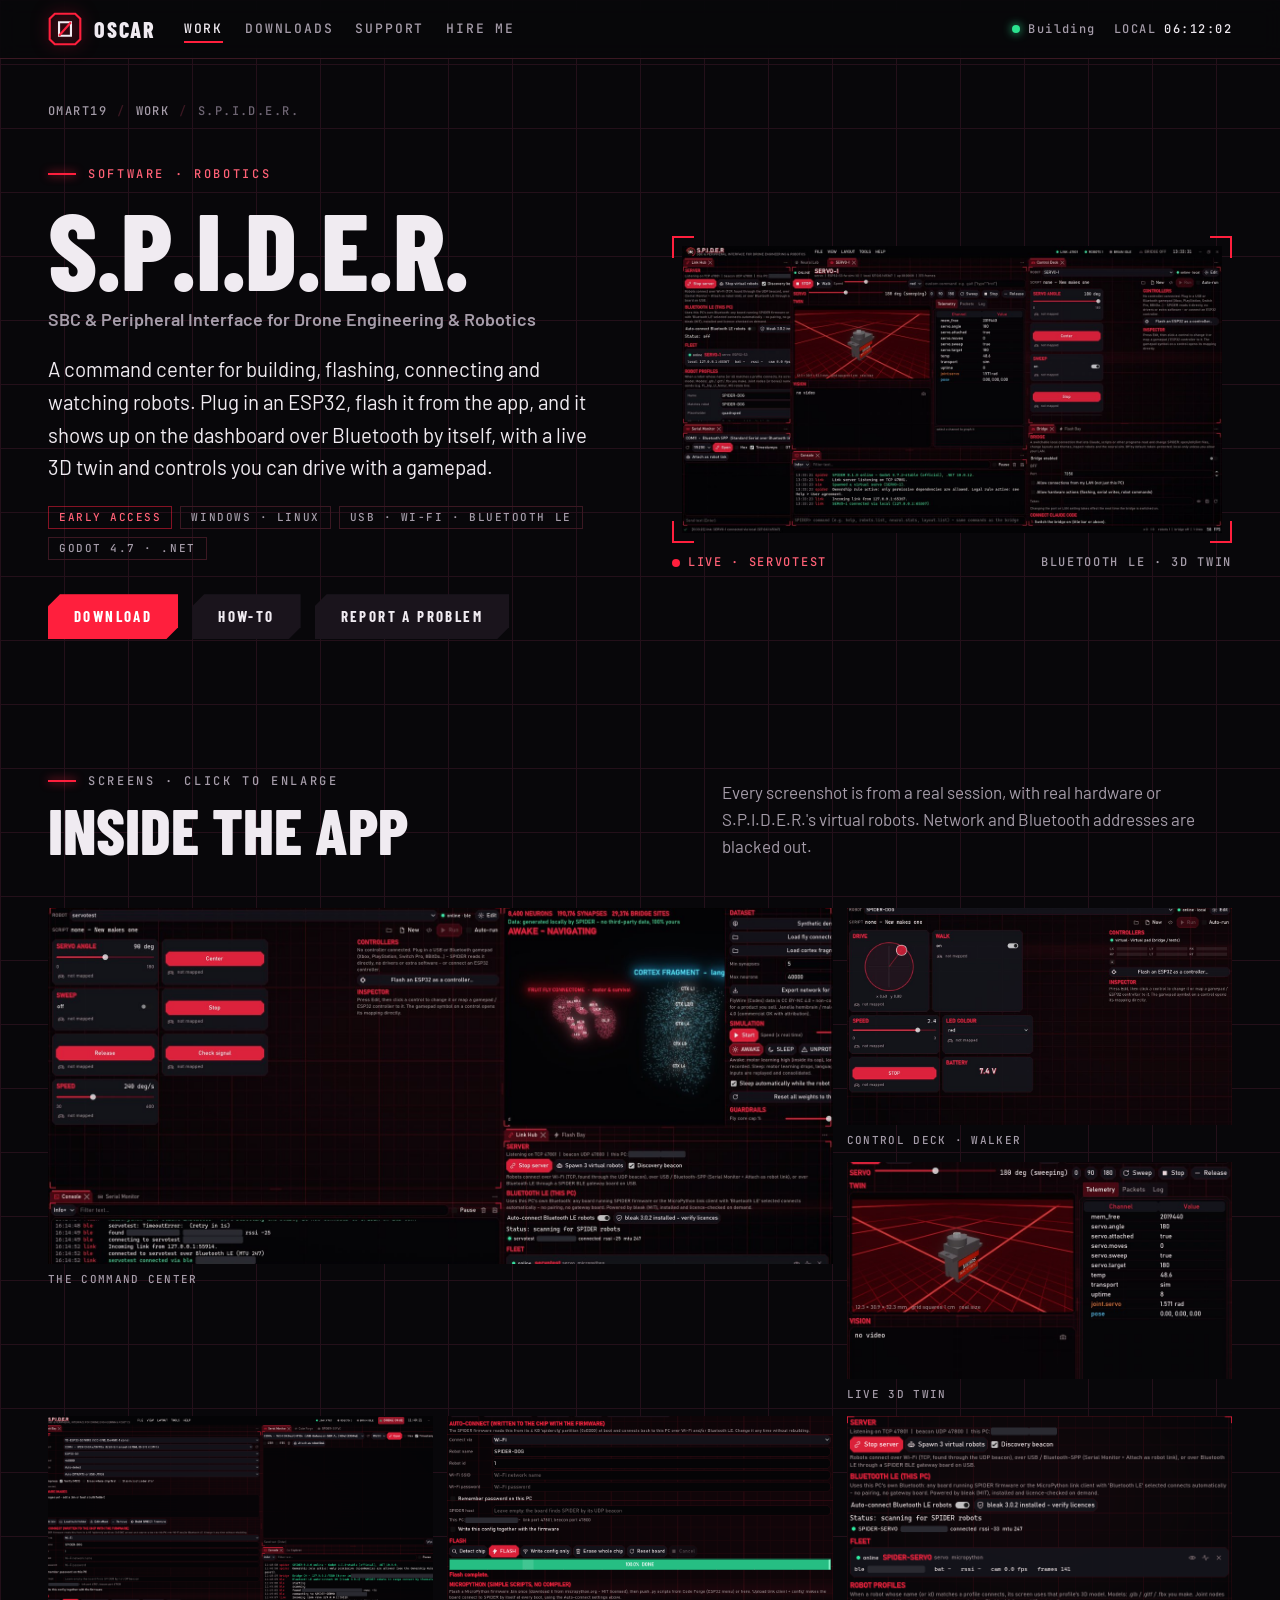
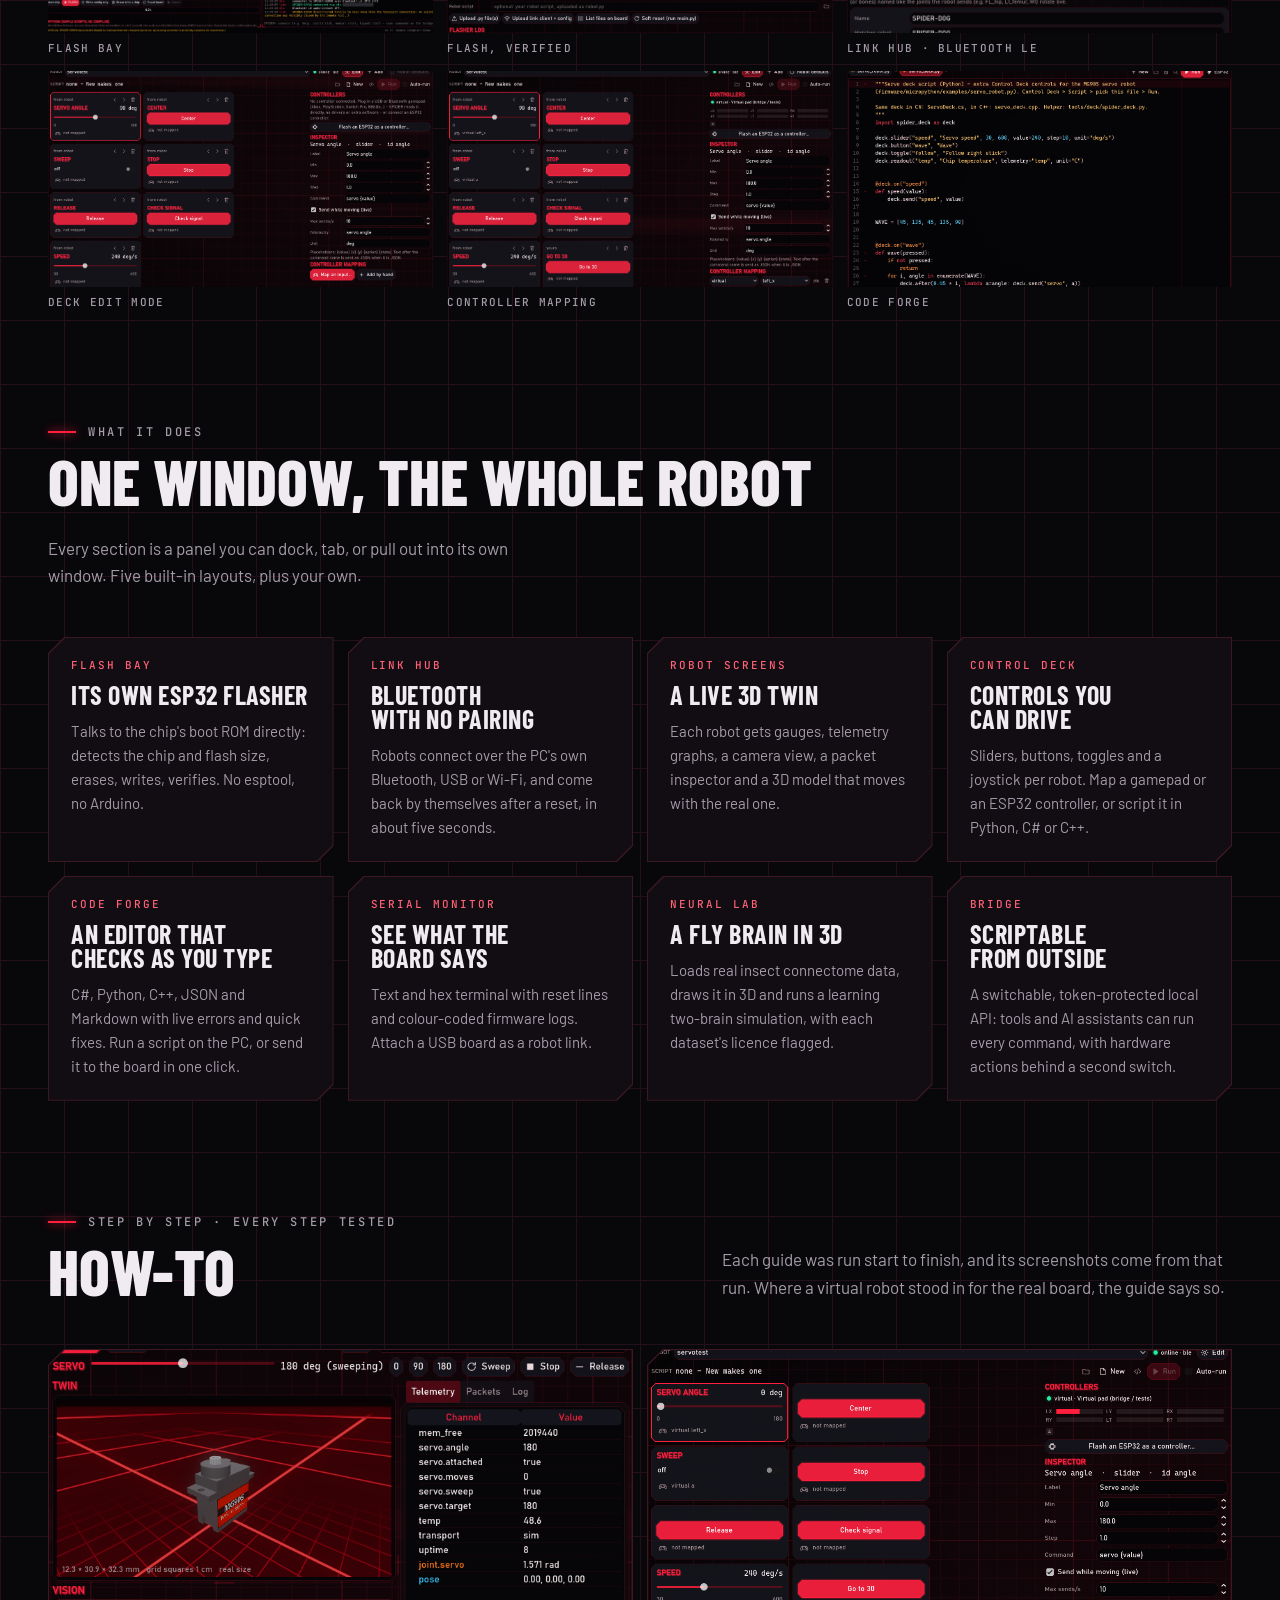
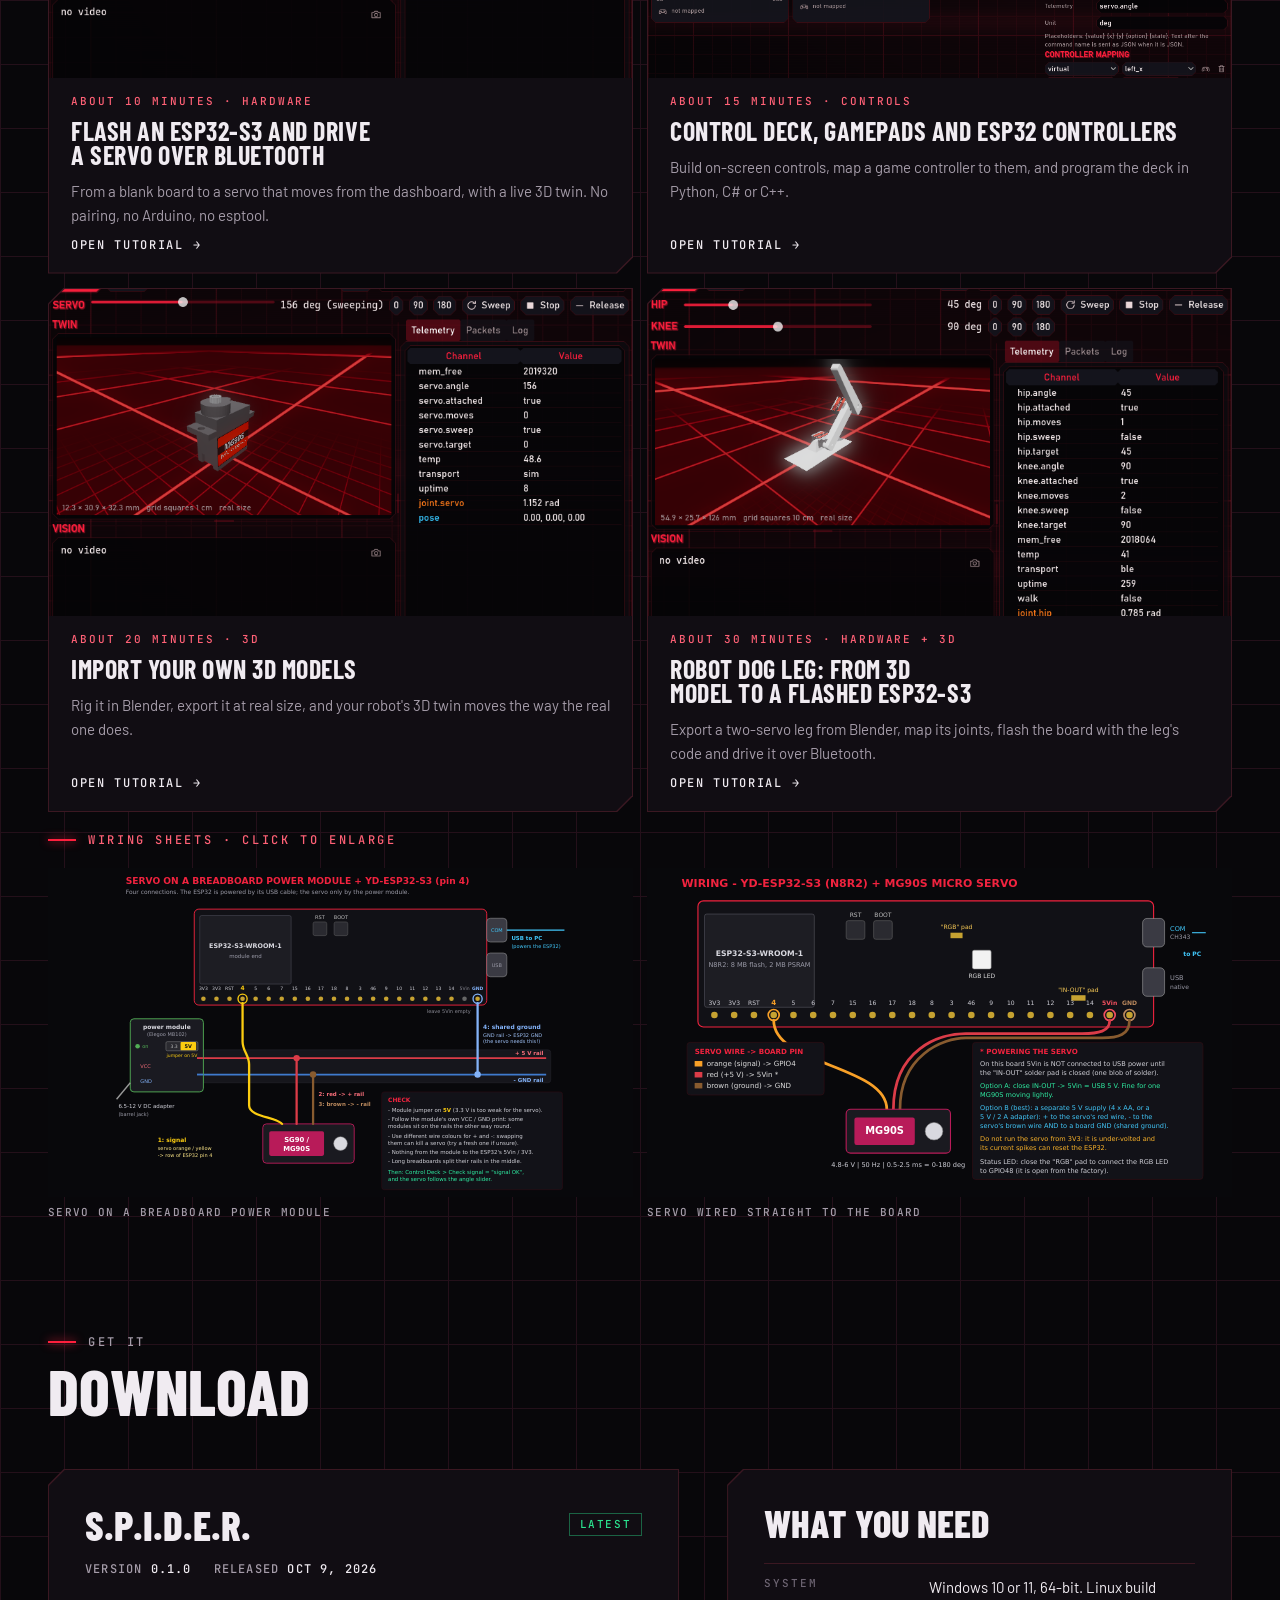
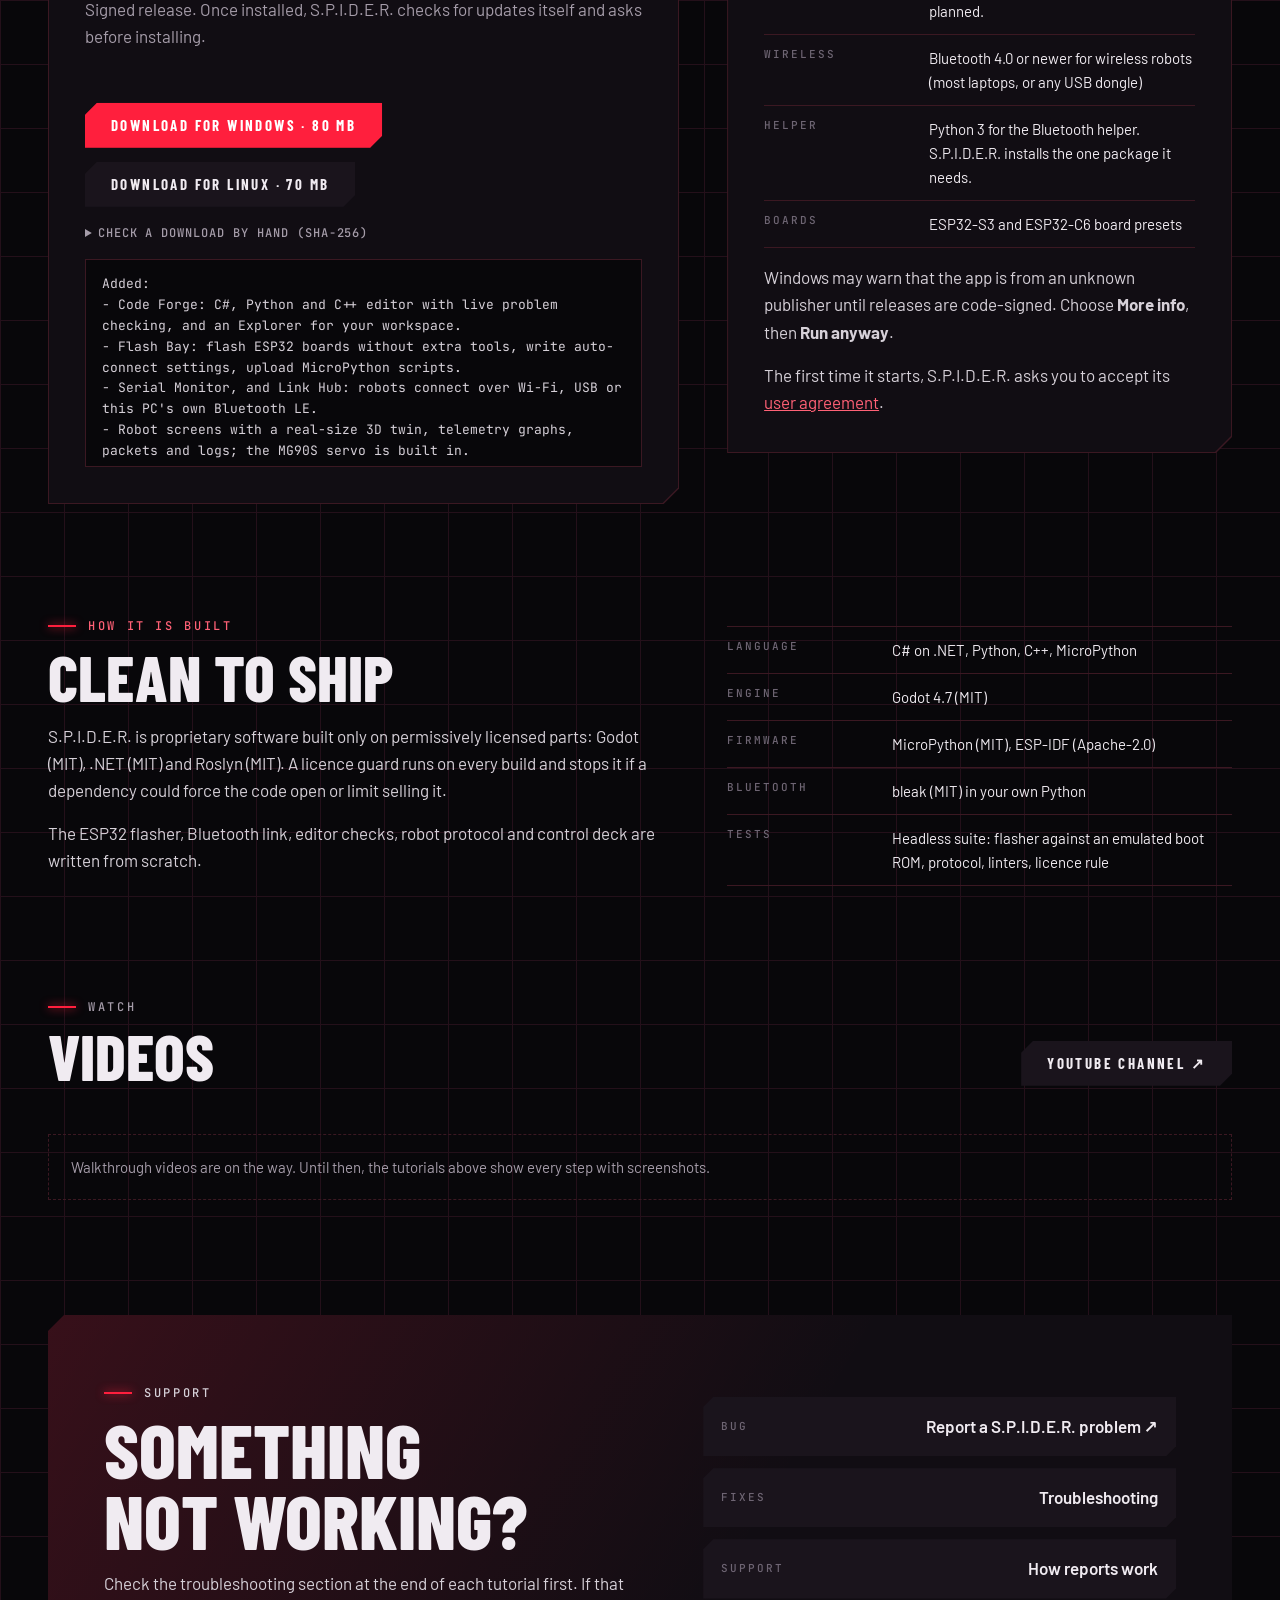
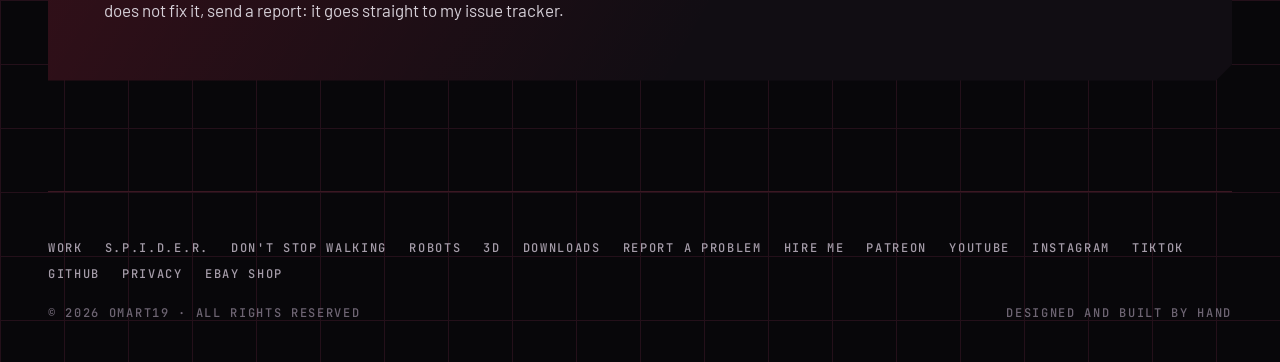
==== commit 1b1fb065: "Tutorial: robot dog leg, from 3D model to a flashed ESP32-S3 Co-Authored-By: Claude Opus 5.5 <norepl" ====
--- a/projects/spider.html
+++ b/projects/spider.html
@@ -195,7 +195,7 @@
       </div>
       <p>Each guide was run start to finish, and its screenshots come from that run. Where a virtual robot stood in for the real board, the guide says so.</p>
     </div>
-    <div class="cards three">
+    <div class="cards two">
       <a class="card edge chamfer" href="../tutorials/esp32-s3-servo-ble.html"><div class="inner chamfer">
         <div class="pic"><img src="../assets/tutorials/esp32-s3-servo-ble/13-robot-panel-sweep.png" alt="A servo sweeping in the robot panel" loading="lazy"></div>
         <p class="label">About 10 minutes · hardware</p>
@@ -215,6 +215,13 @@
         <p class="label">About 20 minutes · 3D</p>
         <h3>Import your own 3D models</h3>
         <p>Rig it in Blender, export it at real size, and your robot's 3D twin moves the way the real one does.</p>
+        <span class="go">Open tutorial →</span>
+      </div></a>
+      <a class="card edge chamfer" href="../tutorials/robot-dog-leg.html"><div class="inner chamfer">
+        <div class="pic"><img src="../assets/tutorials/robot-dog-leg/15-robot-screen-pose.png" alt="The two-servo robot leg's 3D twin lifted at the hip and bent at the knee" loading="lazy"></div>
+        <p class="label">About 30 minutes · hardware + 3D</p>
+        <h3>Robot dog leg: from 3D model to a flashed ESP32-S3</h3>
+        <p>Export a two-servo leg from Blender, map its joints, flash the board with the leg's code and drive it over Bluetooth.</p>
         <span class="go">Open tutorial →</span>
       </div></a>
     </div>
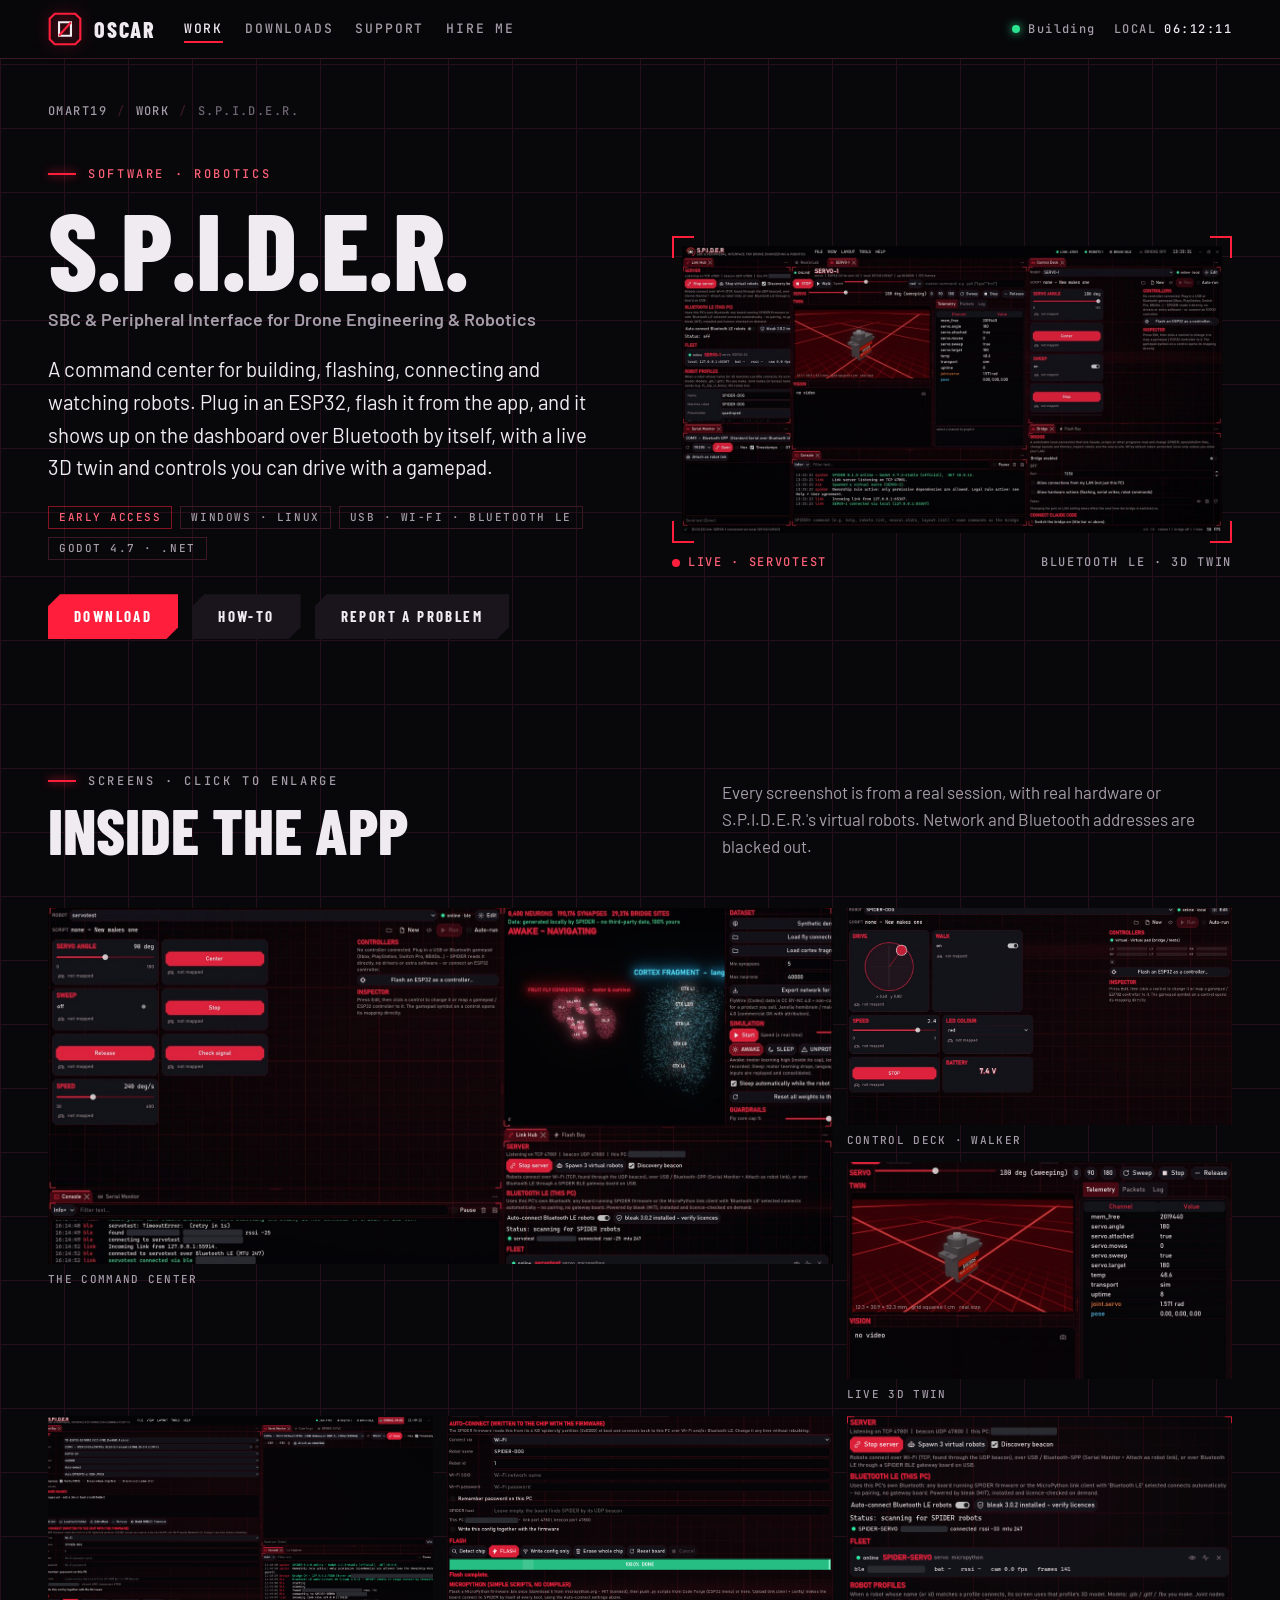
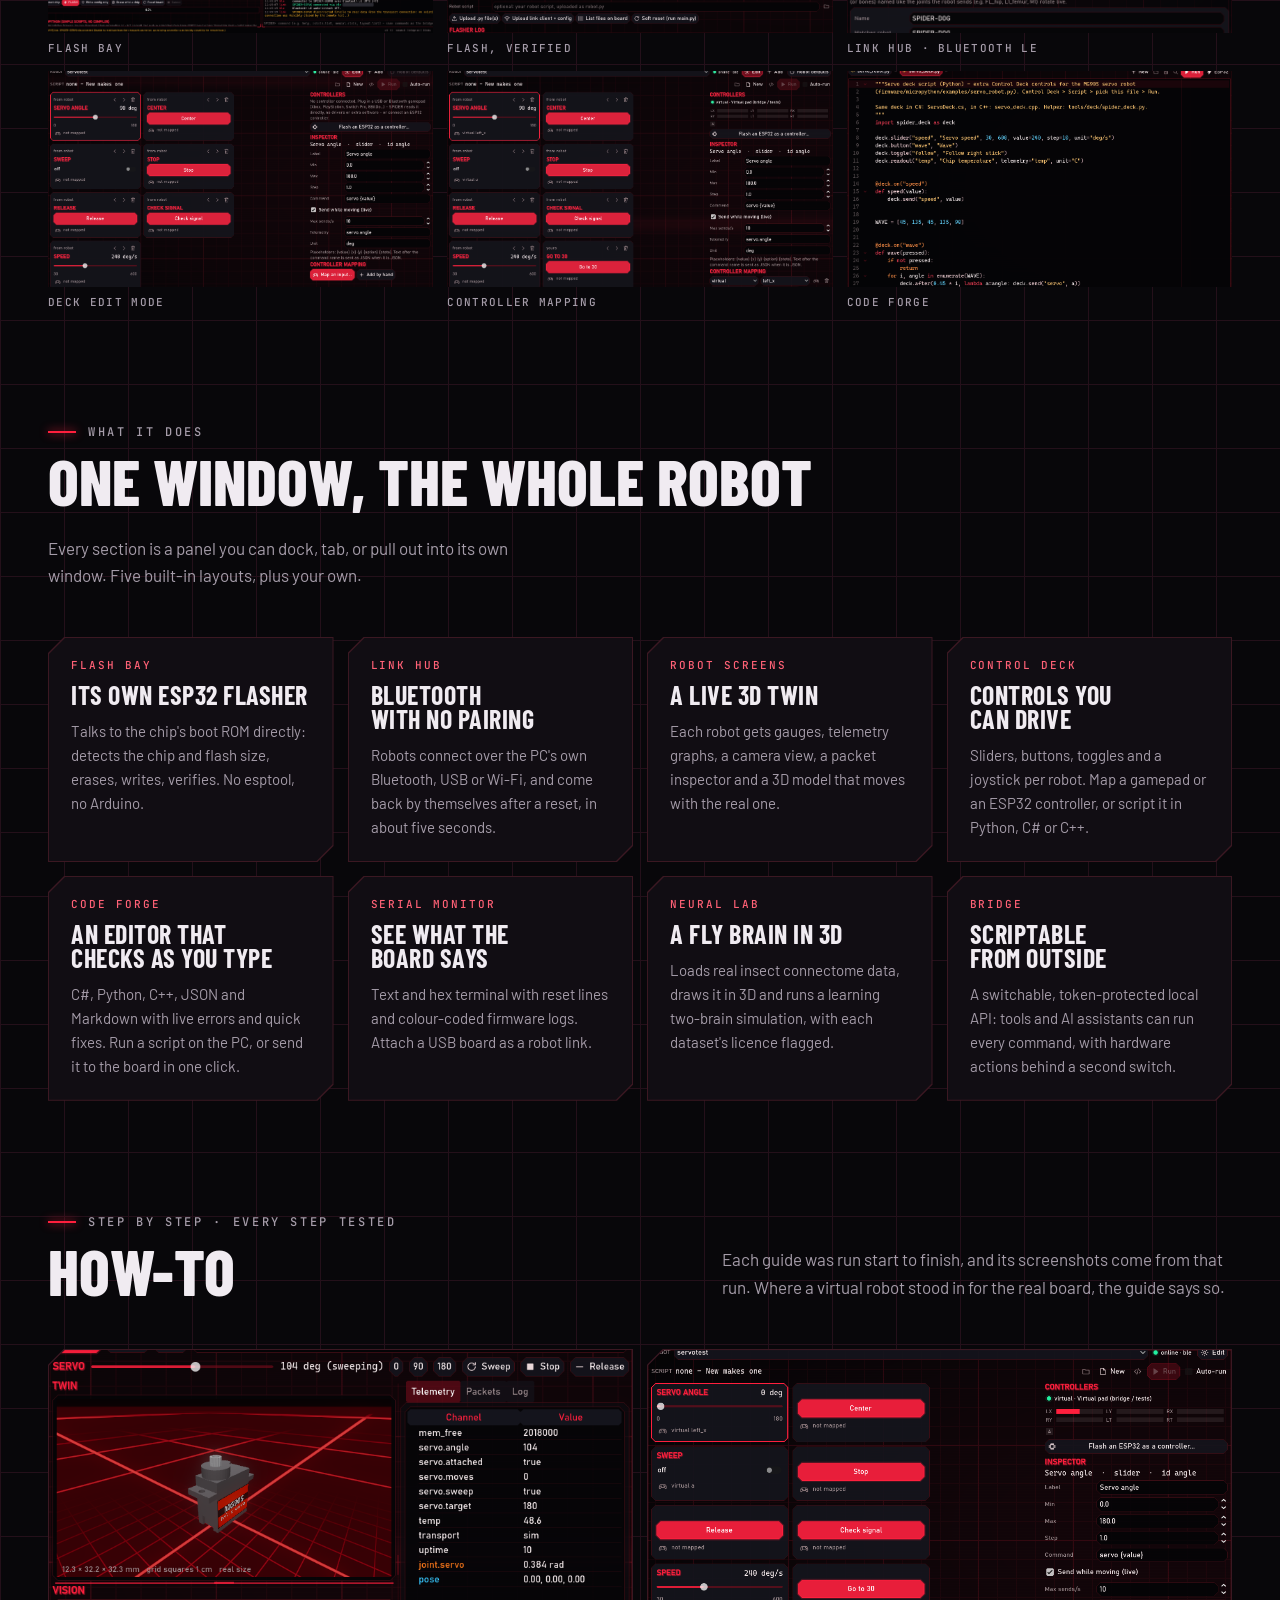
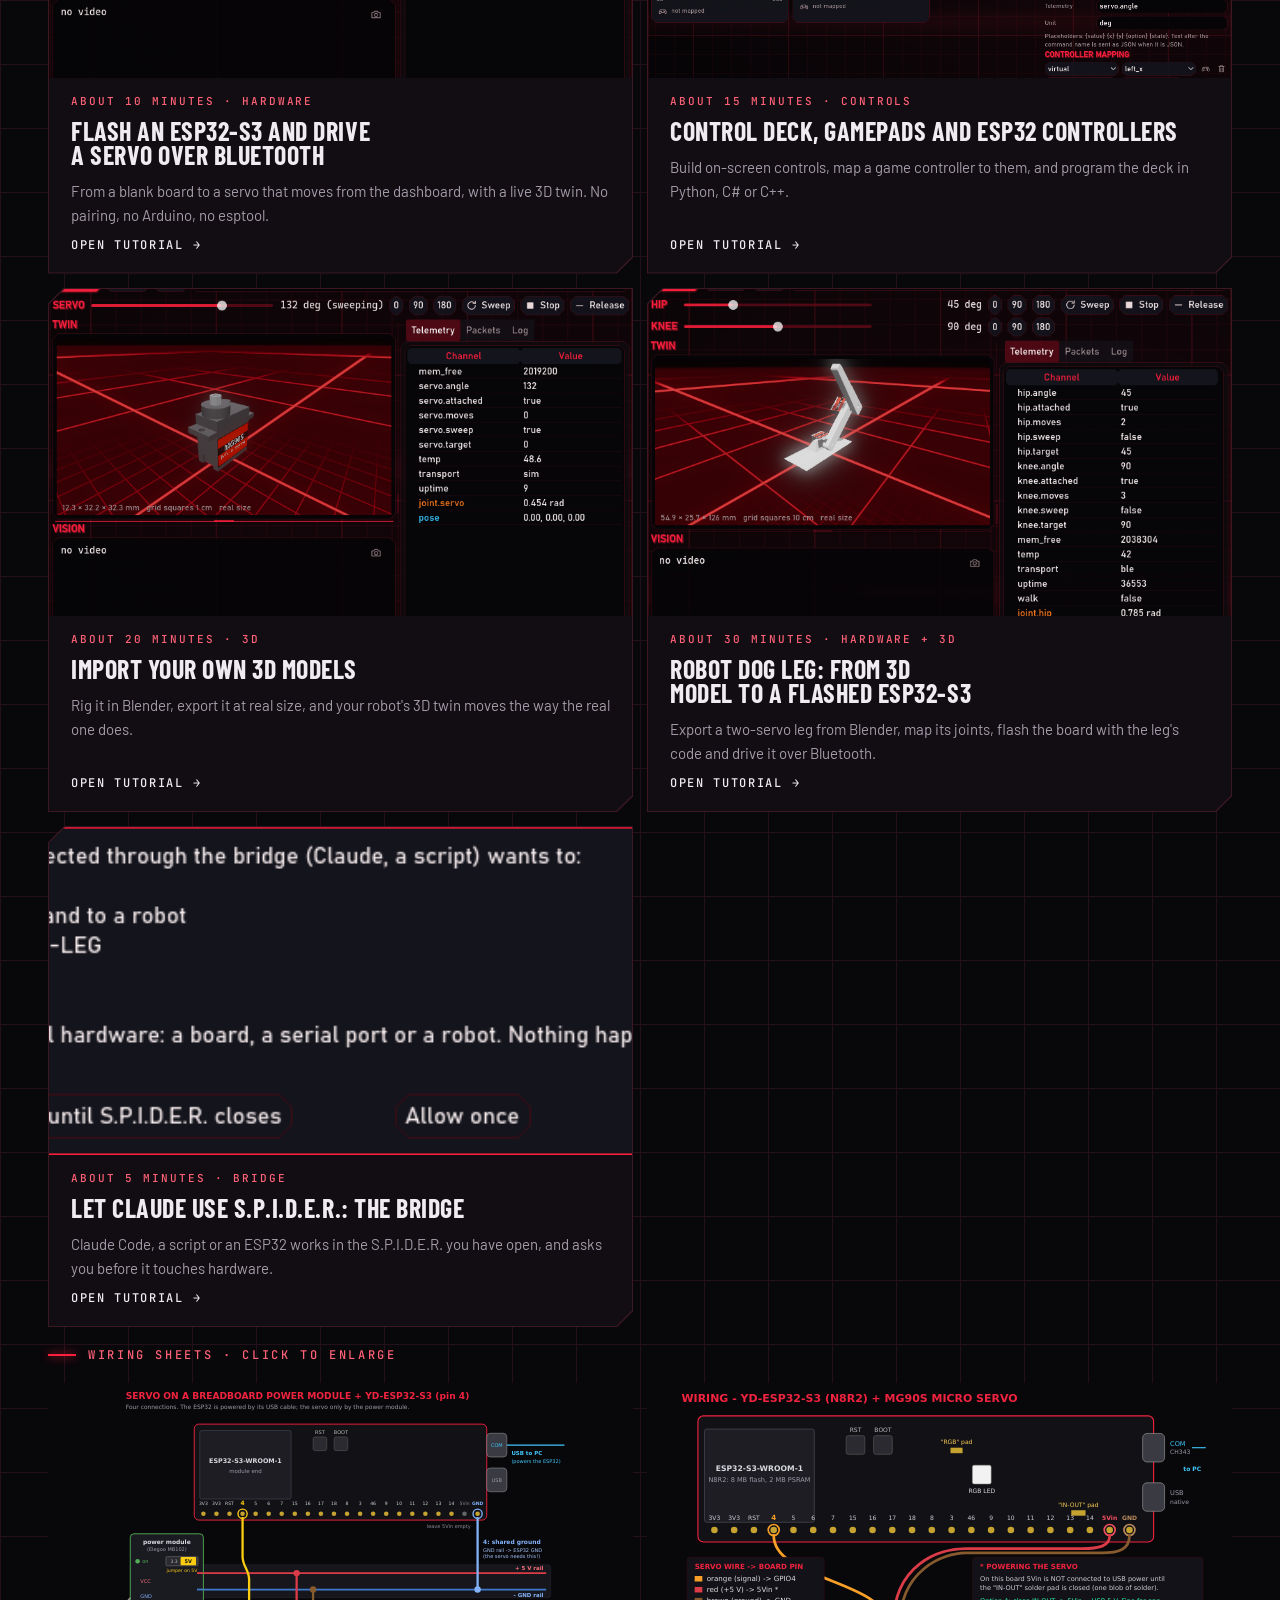
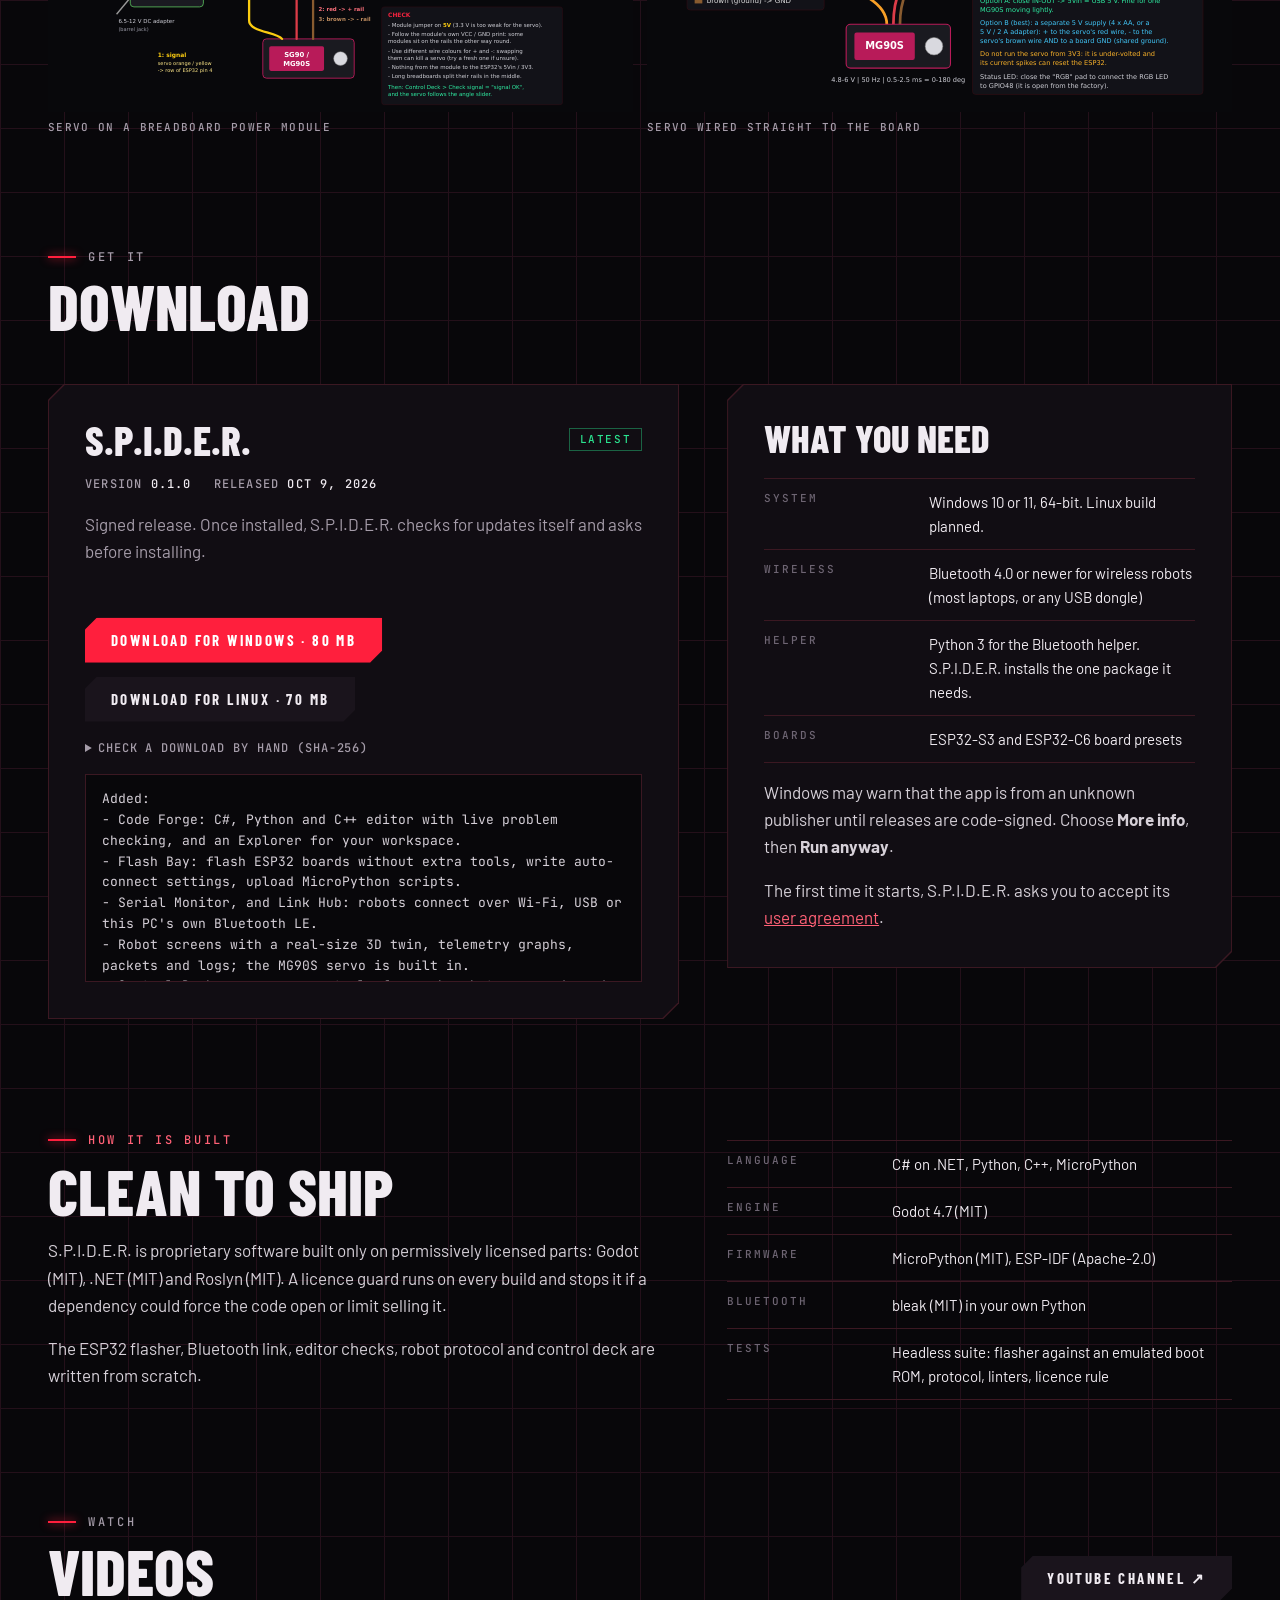
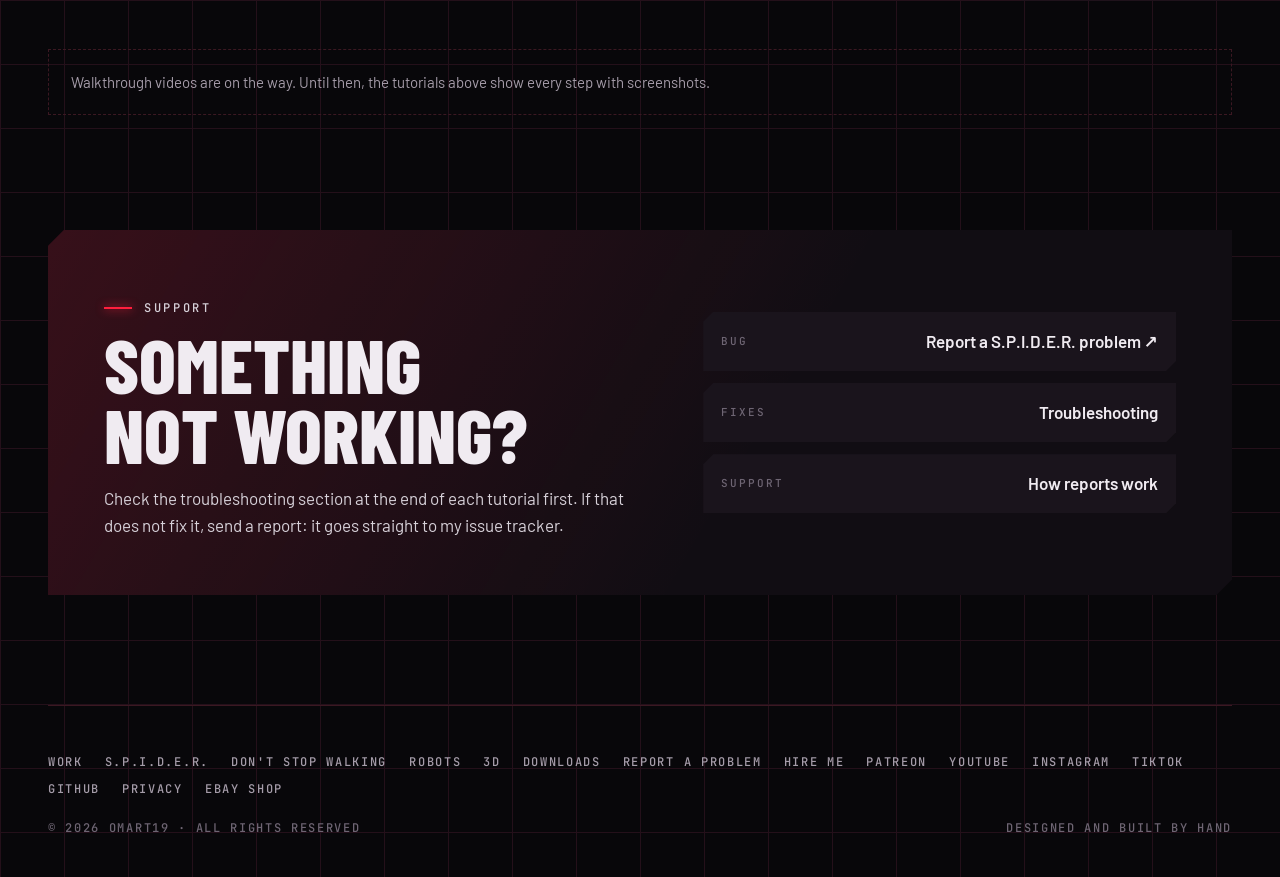
==== commit bdebe5e3: "Tutorial: let Claude use S.P.I.D.E.R. (the bridge); dog leg hop Co-Authored-By: Claude Opus 5.5 <nor" ====
--- a/projects/spider.html
+++ b/projects/spider.html
@@ -222,6 +222,13 @@
         <p class="label">About 30 minutes · hardware + 3D</p>
         <h3>Robot dog leg: from 3D model to a flashed ESP32-S3</h3>
         <p>Export a two-servo leg from Blender, map its joints, flash the board with the leg's code and drive it over Bluetooth.</p>
+        <span class="go">Open tutorial →</span>
+      </div></a>
+      <a class="card edge chamfer" href="../tutorials/bridge.html"><div class="inner chamfer">
+        <div class="pic"><img src="../assets/tutorials/bridge/03-ask-window.png" alt="S.P.I.D.E.R. asking before a bridge client sends a robot command" loading="lazy"></div>
+        <p class="label">About 5 minutes · bridge</p>
+        <h3>Let Claude use S.P.I.D.E.R.: the bridge</h3>
+        <p>Claude Code, a script or an ESP32 works in the S.P.I.D.E.R. you have open, and asks you before it touches hardware.</p>
         <span class="go">Open tutorial →</span>
       </div></a>
     </div>
